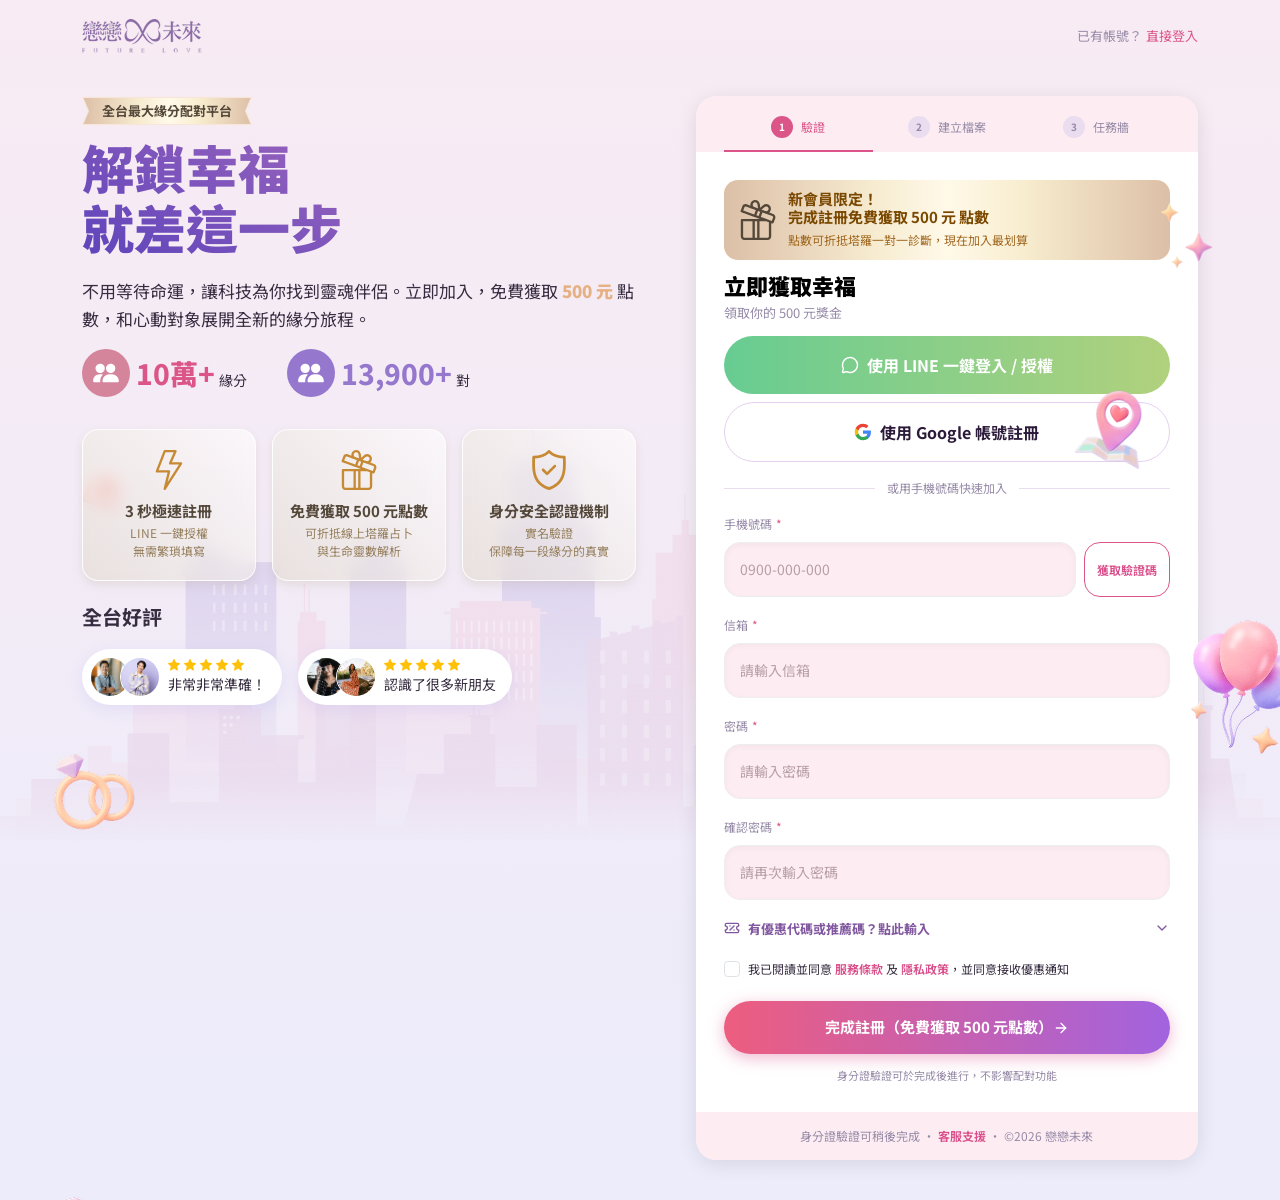
==== index.html @ d9c43f28 "step1" ====
<!doctype html>
<html lang="zh-TW">
  <head>
    <meta charset="UTF-8" />
    <meta name="viewport" content="width=device-width, initial-scale=1.0" />
    <title>立即加入 - 戀戀未來</title>
    <link
      href="https://cdn.jsdelivr.net/npm/bootstrap@5.3.3/dist/css/bootstrap.min.css"
      rel="stylesheet"
    />
    <link
      href="https://cdn.jsdelivr.net/npm/bootstrap-icons@1.11.3/font/bootstrap-icons.min.css"
      rel="stylesheet"
    />
    <link
      href="https://fonts.googleapis.com/css2?family=Noto+Sans+TC:wght@400;500;600;700;900&display=swap"
      rel="stylesheet"
    />
    <link href="css/main.css" rel="stylesheet" />
  </head>
  <body>
    <!-- ── Navbar ── -->
    <nav class="navbar">
      <div class="container">
        <a class="navbar-logo" href="#">
          <img src="./assets/logo.png" alt="" />
        </a>
        <p class="navbar-action">已有帳號？<a href="" class="">直接登入</a></p>
      </div>
    </nav>

    <!-- ── Main Layout ── -->
    <main class="register-layout">
      <div class="container">
        <!-- Left: Hero Panel -->
        <aside class="register-hero">
          <div class="hero">
            <!-- Platform badge -->
            <span class="hero-badge">全台最大緣分配對平台</span>

            <!-- Main heading -->
            <h1 class="hero-title">解鎖幸福<br />就差這一步</h1>

            <!-- Description -->
            <p class="hero-desc">
              不用等待命運，讓科技為你找到靈魂伴侶。立即加入，免費獲取<span
                class="highlight"
              >
                500 元</span
              >
              點數，和心動對象展開全新的緣分旅程。
            </p>

            <!-- Stats -->
            <div class="hero-stats">
              <div class="hero-stat hero-stat-primary">
                <div class="hero-stat-icon">
                  <img src="./assets/people.svg" alt="" />
                </div>
                <div class="d-flex align-items-end gap-1">
                  <span class="hero-stat-number">10萬+</span>
                  <span class="hero-stat-label">緣分</span>
                </div>
              </div>
              <div class="hero-stat hero-stat-secondary">
                <div class="hero-stat-icon">
                  <img src="./assets/people.svg" alt="" />
                </div>
                <div class="d-flex align-items-end gap-1">
                  <span class="hero-stat-number">13,900+</span>
                  <span class="hero-stat-label">對</span>
                </div>
              </div>
            </div>

            <!-- Benefits -->
            <div class="hero-benefits">
              <div class="row">
                <div class="col-4">
                  <div class="hero-benefit">
                    <img
                      class="hero-benefit-icon"
                      src="./assets/light.svg"
                      alt=""
                    />
                    <h2 class="hero-benefit-title">3 秒極速註冊</h2>
                    <p class="hero-benefit-desc">
                      LINE 一鍵授權<br />無需繁瑣填寫
                    </p>
                  </div>
                </div>
                <div class="col-4">
                  <div class="hero-benefit">
                    <img
                      class="hero-benefit-icon"
                      src="./assets/gift.svg"
                      alt=""
                    />
                    <h2 class="hero-benefit-title">免費獲取 500 元點數</h2>
                    <p class="hero-benefit-desc">
                      可折抵線上塔羅占卜<br />與生命靈數解析
                    </p>
                  </div>
                </div>
                <div class="col-4">
                  <div class="hero-benefit">
                    <img
                      class="hero-benefit-icon"
                      src="./assets/safe.svg"
                      alt=""
                    />
                    <h2 class="hero-benefit-title">身分安全認證機制</h2>
                    <p class="hero-benefit-desc">
                      實名驗證<br />保障每一段緣分的真實
                    </p>
                  </div>
                </div>
              </div>
            </div>

            <!-- Rating -->
            <div class="hero-rating">
              <h3>全台好評</h3>
              <div class="hero-rating-wrapper">
                <div class="hero-rating-item">
                  <div class="hero-rating-avatars">
                    <div class="hero-rating-avatar">
                      <img src="./assets/avatar-1.jpg" alt="" />
                    </div>
                    <div class="hero-rating-avatar">
                      <img src="./assets/avatar-2.jpg" alt="" />
                    </div>
                  </div>
                  <div class="hero-rating-inner">
                    <div class="hero-rating-stars">
                      <img src="./assets/star.svg" alt="" />
                      <img src="./assets/star.svg" alt="" />
                      <img src="./assets/star.svg" alt="" />
                      <img src="./assets/star.svg" alt="" />
                      <img src="./assets/star.svg" alt="" />
                    </div>
                    <p>非常非常準確！</p>
                  </div>
                </div>
                <div class="hero-rating-item">
                  <div class="hero-rating-avatars">
                    <div class="hero-rating-avatar">
                      <img src="./assets/avatar-3.jpg" alt="" />
                    </div>
                    <div class="hero-rating-avatar">
                      <img src="./assets/avatar-4.jpg" alt="" />
                    </div>
                  </div>
                  <div class="hero-rating-inner">
                    <div class="hero-rating-stars">
                      <img src="./assets/star.svg" alt="" />
                      <img src="./assets/star.svg" alt="" />
                      <img src="./assets/star.svg" alt="" />
                      <img src="./assets/star.svg" alt="" />
                      <img src="./assets/star.svg" alt="" />
                    </div>
                    <p>認識了很多新朋友</p>
                  </div>
                </div>
              </div>
            </div>
          </div>
        </aside>

        <!-- Right: Registration Card -->
        <section class="register-panel">
          <div class="register-card">
            <div class="register-step">
              <div class="row">
                <div class="col-4">
                  <a href="" class="register-step-item active">
                    <span>1</span>
                    <p>驗證</p>
                  </a>
                </div>
                <div class="col-4">
                  <a href="" class="register-step-item">
                    <span>2</span>
                    <p>建立檔案</p>
                  </a>
                </div>
                <div class="col-4">
                  <a href="" class="register-step-item">
                    <span>3</span>
                    <p>任務牆</p>
                  </a>
                </div>
              </div>
            </div>

            <div class="register-card-body">
              <div class="register-card-new">
                <img src="./assets/gift-2.svg" alt="" />
                <div class="register-card-new-wrapper">
                  <h3>新會員限定！<br />完成註冊免費獲取 500 元 點數</h3>
                  <p>點數可折抵塔羅一對一診斷，現在加入最划算</p>
                </div>
              </div>

              <!-- Card header -->
              <div class="register-card-header">
                <h2 class="register-card-title">立即獲取幸福</h2>
                <p class="register-card-subtitle">領取你的 500 元獎金</p>
              </div>

              <!-- LINE login -->
              <button class="btn-social btn-social--line mb-2">
                <img src="./assets/chat.svg" alt="" />
                使用 LINE 一鍵登入 / 授權
              </button>
              <!-- Google login -->
              <button class="btn-social btn-social--google">
                <svg
                  width="18"
                  height="18"
                  viewBox="0 0 24 24"
                  aria-hidden="true"
                >
                  <path
                    fill="#4285F4"
                    d="M22.56 12.25c0-.78-.07-1.53-.2-2.25H12v4.26h5.92c-.26 1.37-1.04 2.53-2.21 3.31v2.77h3.57c2.08-1.92 3.28-4.74 3.28-8.09z"
                  />
                  <path
                    fill="#34A853"
                    d="M12 23c2.97 0 5.46-.98 7.28-2.66l-3.57-2.77c-.98.66-2.23 1.06-3.71 1.06-2.86 0-5.29-1.93-6.16-4.53H2.18v2.84C3.99 20.53 7.7 23 12 23z"
                  />
                  <path
                    fill="#FBBC05"
                    d="M5.84 14.09c-.22-.66-.35-1.36-.35-2.09s.13-1.43.35-2.09V7.07H2.18C1.43 8.55 1 10.22 1 12s.43 3.45 1.18 4.93l3.66-2.84z"
                  />
                  <path
                    fill="#EA4335"
                    d="M12 5.38c1.62 0 3.06.56 4.21 1.64l3.15-3.15C17.45 2.09 14.97 1 12 1 7.7 1 3.99 3.47 2.18 7.07l3.66 2.84c.87-2.6 3.3-4.53 6.16-4.53z"
                  />
                </svg>
                使用 Google 帳號註冊
              </button>
              <!-- Divider -->
              <div class="register-divider">或用手機號碼快速加入</div>

              <!-- Registration Form -->
              <form class="register-form" novalidate>
                <!-- Phone number -->
                <div class="form-group">
                  <label class="form-label" for="phone"
                    >手機號碼<span>*</span></label
                  >
                  <div class="form-group--inline">
                    <input
                      type="tel"
                      class="form-input"
                      id="phone"
                      placeholder="0900-000-000"
                      required
                    />
                    <button type="button" class="btn-verify">獲取驗證碼</button>
                  </div>
                </div>

                <!-- 驗證碼 -->
                <div class="form-group">
                  <label class="form-label" for="verify"
                    >驗證碼<span>*</span></label
                  >
                  <input type="text" class="form-input" id="verify" required placeholder="請輸入驗證碼" />
                  <p class="form-remark text-start">驗證碼有效時間 10 分鐘 </p>
                </div>

                <!-- Email -->
                <div class="form-group">
                  <label class="form-label" for="email"
                    >信箱<span>*</span></label
                  >
                  <input type="emial" class="form-input" id="email" required placeholder="請輸入信箱" />
                </div>

                <!-- Password -->
                <div class="form-group">
                  <label class="form-label" for="password"
                    >密碼<span>*</span></label
                  >
                  <input
                    type="password"
                    class="form-input"
                    id="password"
                    placeholder="請輸入密碼"
                    required
                  />
                </div>

                <!-- Confirm password -->
                <div class="form-group">
                  <label class="form-label" for="passwordConfirm"
                    >確認密碼<span>*</span></label
                  >
                  <input
                    type="password"
                    class="form-input"
                    id="passwordConfirm"
                    placeholder="請再次輸入密碼"
                    required
                  />
                </div>

                <div class="form-coupon">
                  <a class="form-coupon-head">
                    <img
                      class="form-coupon-icon"
                      src="./assets/discount.svg"
                      alt=""
                    />
                    <p>有優惠代碼或推薦碼？點此輸入</p>
                    <img
                      class="form-coupon-arrow"
                      src="./assets/arrow.svg"
                      alt=""
                    />
                  </a>
                  <div class="form-group">
                    <label class="form-label" for="discount"
                      >請輸入推薦碼或活動碼</label
                    >
                    <input
                      type="password"
                      class="form-input"
                      id="discount"
                      placeholder="例如：REFABBY"
                    />
                    <span
                      >輸入朋友分享的推薦碼，雙方各得額外<span
                        class="highlight"
                      >
                        +50 元</span
                      ></span
                    >
                  </div>
                </div>

                <!-- Terms checkbox -->
                <div class="form-check">
                  <input
                    class="form-check-input"
                    type="checkbox"
                    id="termsCheck"
                  />
                  <label class="form-check-label" for="termsCheck">
                    我已閱讀並同意 <a href="#">服務條款</a> 及
                    <a href="#">隱私政策</a>，並同意接收優惠通知
                  </label>
                </div>

                <!-- Submit button -->
                <button type="submit" class="btn-cta btn-cta--primary">
                  完成註冊（免費獲取 500 元點數）
                  <img src="./assets/arrow-right.svg" alt="">
                </button>
                <p class="form-remark">身分證驗證可於完成後進行，不影響配對功能</p>
              </form>
            </div>

            <!-- Card footer -->
            <div class="register-card-footer">
              <span>身分證驗證可稍後完成 ·</span>
              <a href="#">客服支援 </a>
              <span class="separator">·</span>
              <span>©2026 戀戀未來</span>
            </div>
          </div>
        </section>
      </div>
      <img class="deco deco-1" src="./assets/decoration-1.png" alt="">
      <img class="deco deco-2" src="./assets/decoration-2.png" alt="">
      <img class="deco deco-3" src="./assets/decoration-3.png" alt="">
      <img class="deco deco-4" src="./assets/decoration-4.png" alt="">
      <img class="deco deco-5" src="./assets/decoration-5.png" alt="">
      <img class="deco deco-6" src="./assets/decoration-6.png" alt="">
    </main>

    <script src="https://cdn.jsdelivr.net/npm/bootstrap@5.3.3/dist/js/bootstrap.bundle.min.js"></script>
    <script src="./js/main.js"></script>
  </body>
</html>
---- css/main.css ----
*,
*::before,
*::after {
  -webkit-box-sizing: border-box;
          box-sizing: border-box;
}

html {
  scroll-behavior: smooth;
}

body {
  font-family: "Noto Sans TC", "PingFang TC", "Microsoft JhengHei", sans-serif;
  font-size: 15px;
  color: #2C1A3A;
  background: -webkit-gradient(linear, left top, left bottom, from(#F8EBF3), to(#ECECFB));
  background: linear-gradient(to bottom, #F8EBF3 0%, #ECECFB 100%);
  min-height: 100vh;
  line-height: 1.65;
  -webkit-font-smoothing: antialiased;
}

a {
  color: #D94D8A;
  text-decoration: none;
  -webkit-transition: all 0.3s ease;
  transition: all 0.3s ease;
}

a:hover {
  opacity: 0.7;
}

img {
  max-width: 100%;
  height: auto;
}

h1, h2, h3, h4, h5, h6 {
  font-weight: 700;
  line-height: 1.2;
  color: #2C1A3A;
}

.register-layout {
  padding: 24px 0 40px;
  background-image: url(../assets/houses.png);
  background-size: 100%;
  background-position: center;
  background-repeat: no-repeat;
  position: relative;
  overflow: hidden;
}

.register-layout .container {
  display: -webkit-box;
  display: -ms-flexbox;
  display: flex;
  max-width: 1140px;
}

@media screen and (max-width: 767px) {
  .register-layout .container {
    -webkit-box-orient: vertical;
    -webkit-box-direction: normal;
        -ms-flex-direction: column;
            flex-direction: column;
  }
}

.deco {
  position: absolute;
  -webkit-filter: drop-shadow(0 4px 15px rgba(0, 0, 0, 0.1)) .deco-1;
          filter: drop-shadow(0 4px 15px rgba(0, 0, 0, 0.1)) .deco-1;
  filter-width: 8.54%;
  filter-top: 8.13vw;
  filter-left: 2.36vw;
}

.deco-2 {
  width: 6.43%;
  top: 29.44vw;
  left: 5vw;
}

.deco-3 {
  width: 8.54%;
  top: 51.81vw;
  left: 3.06vw;
}

.deco-4 {
  width: 5.69%;
  top: 9.17vw;
  right: 4.58vw;
}

.deco-5 {
  width: 7.36%;
  top: 23.61vw;
  right: 9.51vw;
}

.deco-6 {
  width: 9.38%;
  top: 41.88vw;
  right: -1.18vw;
}

@media screen and (max-width: 767px) {
  .deco {
    display: none;
  }
  .deco-1 {
    width: 24%;
  }
  .deco-2 {
    width: 18%;
  }
  .deco-3 {
    width: 24%;
  }
  .deco-4 {
    width: 15%;
  }
  .deco-5 {
    width: 21%;
  }
  .deco-6 {
    width: 27%;
  }
}

.register-hero {
  width: 55%;
  padding-right: 60px;
}

@media screen and (max-width: 767px) {
  .register-hero {
    width: 100%;
    padding: 0;
    margin-bottom: 40px;
  }
}

.register-panel {
  width: 45%;
}

@media screen and (max-width: 767px) {
  .register-panel {
    width: 100%;
  }
}

.navbar {
  -webkit-transition: all 0.3s ease;
  transition: all 0.3s ease;
  height: 72px;
  position: -webkit-sticky;
  position: sticky;
  top: 0;
  z-index: 10;
}

.navbar .container {
  display: -webkit-box;
  display: -ms-flexbox;
  display: flex;
  -webkit-box-align: center;
      -ms-flex-align: center;
          align-items: center;
  -webkit-box-pack: justify;
      -ms-flex-pack: justify;
          justify-content: space-between;
  height: 100%;
}

.navbar-logo {
  display: block;
  width: 120px;
}

.navbar-logo > img {
  width: 100%;
}

.navbar-action {
  display: -webkit-box;
  display: -ms-flexbox;
  display: flex;
  -webkit-box-align: center;
      -ms-flex-align: center;
          align-items: center;
  gap: 4px;
  margin: 0;
  font-size: 13px;
  color: #968AA7;
}

.navbar-action a {
  color: #DC5589;
}

.navbar.scrolldown {
  background-color: #F8EBF3;
}

.hero {
  position: relative;
  z-index: 1;
  width: 100%;
}

.hero-badge {
  padding: 4px 20px;
  font-size: 13px;
  font-weight: 700;
  color: #54483A;
  background-image: url(../assets/title-bg.png);
  background-size: contain;
  background-position: center;
  background-repeat: no-repeat;
  margin-bottom: 12px;
  display: block;
  width: -webkit-fit-content;
  width: -moz-fit-content;
  width: fit-content;
}

.hero-title {
  font-size: 52px;
  font-weight: 900;
  line-height: 1.15;
  color: #2C1A3A;
  margin-bottom: 20px;
  background: linear-gradient(30deg, #5e44bb 0%, #bf78be 100%);
  background-clip: text;
  -webkit-background-clip: text;
  color: transparent;
}

.hero-desc {
  font-size: 17px;
  margin-bottom: 16px;
  color: #362D40;
}

.hero-desc .highlight {
  color: #E6B082;
  font-weight: 900;
}

.hero-stats {
  display: -webkit-box;
  display: -ms-flexbox;
  display: flex;
  -webkit-box-align: center;
      -ms-flex-align: center;
          align-items: center;
  gap: 40px;
  margin-bottom: 32px;
}

.hero-stat {
  display: -webkit-box;
  display: -ms-flexbox;
  display: flex;
  -webkit-box-align: center;
      -ms-flex-align: center;
          align-items: center;
  gap: 6px;
}

.hero-stat-icon {
  width: 48px;
  height: 48px;
  border-radius: 50%;
  display: -webkit-box;
  display: -ms-flexbox;
  display: flex;
  -webkit-box-align: center;
      -ms-flex-align: center;
          align-items: center;
  -webkit-box-pack: center;
      -ms-flex-pack: center;
          justify-content: center;
}

.hero-stat-icon img {
  width: 28px;
}

.hero-stat-number {
  font-size: 28px;
  font-weight: 800;
  line-height: 1;
}

.hero-stat-label {
  font-size: 14px;
  color: #362D40;
  line-height: 1;
}

.hero-stat-primary .hero-stat-icon {
  background-color: #D4849B;
}

.hero-stat-primary .hero-stat-number {
  color: #DC5589;
}

.hero-stat-secondary .hero-stat-icon {
  background-color: #9577CE;
}

.hero-stat-secondary .hero-stat-number {
  color: #9577CE;
}

.hero-benefits {
  width: 100%;
  margin-bottom: 24px;
}

.hero-benefits .row {
  margin-left: -8px;
  margin-right: -8px;
}

.hero-benefits .row > div {
  padding-left: 8px;
  padding-right: 8px;
}

.hero-benefit {
  background: linear-gradient(45deg, rgba(227, 218, 207, 0.6) 0%, rgba(255, 255, 255, 0.6) 100%);
  -webkit-backdrop-filter: blur(8px);
          backdrop-filter: blur(8px);
  border: 1px solid rgba(255, 255, 255, 0.8);
  border-radius: 16px;
  padding: 20px 12px;
  text-align: center;
  -webkit-box-flex: 1;
      -ms-flex: 1;
          flex: 1;
  -webkit-transition: all 0.3s ease;
  transition: all 0.3s ease;
  -webkit-box-shadow: 0 4px 10px rgba(153, 133, 94, 0.16);
          box-shadow: 0 4px 10px rgba(153, 133, 94, 0.16);
  display: -webkit-box;
  display: -ms-flexbox;
  display: flex;
  -webkit-box-orient: vertical;
  -webkit-box-direction: normal;
      -ms-flex-direction: column;
          flex-direction: column;
  -webkit-box-align: center;
      -ms-flex-align: center;
          align-items: center;
}

.hero-benefit:hover {
  -webkit-transform: translateY(-2px);
          transform: translateY(-2px);
}

.hero-benefit-icon {
  font-size: 40px;
  margin-bottom: 12px;
  display: block;
}

.hero-benefit-title {
  font-size: 15px;
  font-weight: 700;
  color: #54483A;
  margin-bottom: 4px;
}

.hero-benefit-desc {
  font-size: 12px;
  color: #96805E;
  line-height: 1.5;
  margin: 0;
}

.hero-rating h3 {
  font-size: 20px;
  font-weight: 700;
  color: #362D40;
  margin-bottom: 20px;
}

.hero-rating-wrapper {
  display: -webkit-box;
  display: -ms-flexbox;
  display: flex;
  gap: 16px;
}

.hero-rating-item {
  border-radius: 100px;
  background-color: #fff;
  padding: 8px 16px 8px 8px;
  -webkit-box-shadow: 0 4px 15px rgba(170, 158, 242, 0.2);
          box-shadow: 0 4px 15px rgba(170, 158, 242, 0.2);
  display: -webkit-box;
  display: -ms-flexbox;
  display: flex;
  -webkit-box-align: center;
      -ms-flex-align: center;
          align-items: center;
  gap: 8px;
}

.hero-rating-avatars {
  display: -webkit-box;
  display: -ms-flexbox;
  display: flex;
}

.hero-rating-avatar {
  width: 40px;
  height: 40px;
  border-radius: 50%;
  position: relative;
  border: 1px solid #fff;
  overflow: hidden;
}

.hero-rating-avatar > img {
  position: absolute;
  width: 100%;
  height: 100%;
  -o-object-fit: cover;
     object-fit: cover;
  top: 0;
  left: 0;
}

.hero-rating-avatar:nth-child(2) {
  margin-left: -10px;
}

.hero-rating-stars {
  display: -webkit-box;
  display: -ms-flexbox;
  display: flex;
  gap: 4px;
  margin-bottom: 2px;
}

.hero-rating-stars > img {
  width: 12px;
}

.hero-rating-inner p {
  font-size: 14px;
  margin: 0;
  color: #362D40;
}

@media screen and (max-width: 767px) {
  .hero-stats {
    gap: 16px;
  }
  .hero-stats-number {
    font-size: 22px;
  }
  .hero-stat-icon {
    width: 32px;
    height: 32px;
  }
  .hero-stat-icon img {
    width: 16px;
  }
  .hero-benefits .row {
    margin-left: -4px;
    margin-right: -4px;
  }
  .hero-benefits .row > div {
    padding-left: 4px;
    padding-right: 4px;
  }
  .hero-benefit {
    padding: 12px 8px;
    height: 100%;
  }
  .hero-benefit-desc {
    font-size: 10px;
  }
  .hero-desc {
    font-size: 14px;
  }
  .hero-rating h3 {
    margin-bottom: 12px;
  }
  .hero-rating-wrapper {
    -webkit-box-orient: vertical;
    -webkit-box-direction: normal;
        -ms-flex-direction: column;
            flex-direction: column;
    gap: 12px;
  }
}

.btn-social {
  display: -webkit-inline-box;
  display: -ms-inline-flexbox;
  display: inline-flex;
  -webkit-box-align: center;
      -ms-flex-align: center;
          align-items: center;
  -webkit-box-pack: center;
      -ms-flex-pack: center;
          justify-content: center;
  gap: 8px;
  width: 100%;
  padding: 16px 20px;
  border-radius: 9999px;
  font-size: 16px;
  font-weight: 700;
  border: none;
  cursor: pointer;
  -webkit-transition: all 0.3s ease;
  transition: all 0.3s ease;
  text-decoration: none;
}

.btn-social > img {
  width: 18px;
}

.btn-social--line {
  color: #FFFFFF;
  background: -webkit-gradient(linear, left top, right top, from(#67CC92), to(#B1D17D));
  background: linear-gradient(to right, #67CC92 0%, #B1D17D 100%);
}

.btn-social--line:hover {
  background-color: #05A847;
  color: #FFFFFF;
  -webkit-transform: translateY(-1px);
          transform: translateY(-1px);
  -webkit-box-shadow: 0 4px 12px rgba(6, 199, 85, 0.35);
          box-shadow: 0 4px 12px rgba(6, 199, 85, 0.35);
}

.btn-social--line:active {
  -webkit-transform: translateY(0);
          transform: translateY(0);
}

.btn-social--google {
  background-color: #FFFFFF;
  color: #2C1A3A;
  border: 1.5px solid #E5D0F0;
}

.btn-social--google:hover {
  background-color: #EDE6F5;
  border-color: #F8D0E6;
  -webkit-transform: translateY(-1px);
          transform: translateY(-1px);
}

.btn-cta {
  display: -webkit-inline-box;
  display: -ms-inline-flexbox;
  display: inline-flex;
  -webkit-box-align: center;
      -ms-flex-align: center;
          align-items: center;
  -webkit-box-pack: center;
      -ms-flex-pack: center;
          justify-content: center;
  width: 100%;
  padding: 14px 24px;
  border-radius: 9999px;
  font-size: 15px;
  font-weight: 700;
  font-family: "Noto Sans TC", "PingFang TC", "Microsoft JhengHei", sans-serif;
  border: none;
  cursor: pointer;
  -webkit-transition: all 0.3s ease;
  transition: all 0.3s ease;
  text-decoration: none;
}

.btn-cta--primary {
  background: -webkit-gradient(linear, left top, right top, from(#ED5D7F), to(#A263DF));
  background: linear-gradient(to right, #ED5D7F 0%, #A263DF 100%);
  color: #FFFFFF;
  -webkit-box-shadow: 0 4px 16px rgba(217, 77, 138, 0.4);
          box-shadow: 0 4px 16px rgba(217, 77, 138, 0.4);
}

.btn-cta--primary > img {
  width: 16px;
}

.btn-cta--primary:hover {
  background: linear-gradient(135deg, #C23D78, #D94D8A);
  -webkit-transform: translateY(-2px);
          transform: translateY(-2px);
  -webkit-box-shadow: 0 6px 20px rgba(217, 77, 138, 0.5);
          box-shadow: 0 6px 20px rgba(217, 77, 138, 0.5);
  color: #FFFFFF;
}

.btn-cta--primary:active {
  -webkit-transform: translateY(0);
          transform: translateY(0);
  -webkit-box-shadow: 0 4px 16px rgba(217, 77, 138, 0.4);
          box-shadow: 0 4px 16px rgba(217, 77, 138, 0.4);
}

.btn-cta--primary:disabled {
  opacity: 0.6;
  cursor: not-allowed;
  -webkit-transform: none;
          transform: none;
}

.btn-cta--outline {
  background: transparent;
  color: #D94D8A;
  border: 2px solid #D94D8A;
}

.btn-cta--outline:hover {
  background: #FEF8FB;
  color: #C23D78;
}

.btn-verify {
  -ms-flex-negative: 0;
      flex-shrink: 0;
  padding: 12px;
  color: #D94D8A;
  background-color: transparent;
  border: 1.5px solid #DC5589;
  font-size: 12px;
  font-weight: 600;
  font-family: "Noto Sans TC", "PingFang TC", "Microsoft JhengHei", sans-serif;
  cursor: pointer;
  -webkit-transition: all 0.3s ease;
  transition: all 0.3s ease;
  white-space: nowrap;
  height: 55px;
  border-radius: 16px;
}

.btn-verify:hover {
  background-color: #F8D0E6;
  border-color: #F0A0C0;
}

.btn-back {
  display: -webkit-inline-box;
  display: -ms-inline-flexbox;
  display: inline-flex;
  -webkit-box-align: center;
      -ms-flex-align: center;
          align-items: center;
  gap: 6px;
  color: #9B7EB8;
  font-size: 13px;
  font-weight: 500;
  background: none;
  border: none;
  padding: 0;
  cursor: pointer;
  font-family: "Noto Sans TC", "PingFang TC", "Microsoft JhengHei", sans-serif;
  -webkit-transition: all 0.3s ease;
  transition: all 0.3s ease;
  text-decoration: none;
}

.btn-back:hover {
  color: #D94D8A;
}

.btn-tag {
  display: -webkit-inline-box;
  display: -ms-inline-flexbox;
  display: inline-flex;
  -webkit-box-align: center;
      -ms-flex-align: center;
          align-items: center;
  padding: 6px 16px;
  border-radius: 9999px;
  font-size: 13px;
  font-weight: 500;
  font-family: "Noto Sans TC", "PingFang TC", "Microsoft JhengHei", sans-serif;
  background-color: #F7F0FB;
  color: #5B3F78;
  border: 1.5px solid #E5D0F0;
  cursor: pointer;
  -webkit-transition: all 0.3s ease;
  transition: all 0.3s ease;
}

.btn-tag:hover {
  border-color: #F8D0E6;
  color: #D94D8A;
}

.btn-tag--selected {
  background-color: #FCF0F7;
  color: #D94D8A;
  border-color: #F8D0E6;
  font-weight: 600;
}

.form-group {
  margin-bottom: 18px;
}

.form-group--inline {
  display: -webkit-box;
  display: -ms-flexbox;
  display: flex;
  gap: 8px;
  -webkit-box-align: center;
      -ms-flex-align: center;
          align-items: center;
}

.form-group--hidden {
  display: none;
}

.form-group--reveal {
  -webkit-animation: slideDown 0.3s ease forwards;
          animation: slideDown 0.3s ease forwards;
}

.form-label {
  display: block;
  font-size: 12px;
  color: #968AA7;
  margin-bottom: 8px;
}

.form-label > span {
  color: #DC5589;
  margin-left: 4px;
}

.form-input {
  width: 100%;
  padding: 15px;
  background-color: #FDECF2;
  border: 1px solid #EEEEEE;
  border-radius: 16px;
  font-size: 14px;
  color: #362D40;
  outline: none;
  -webkit-transition: all 0.3s ease;
  transition: all 0.3s ease;
  -webkit-box-shadow: inset 0 2px 6px rgba(0, 0, 0, 0.04);
          box-shadow: inset 0 2px 6px rgba(0, 0, 0, 0.04);
  -moz-appearance: none;
       appearance: none;
  -webkit-appearance: none;
}

.form-input::-webkit-input-placeholder {
  color: #B79EA7;
}

.form-input:-ms-input-placeholder {
  color: #B79EA7;
}

.form-input::-ms-input-placeholder {
  color: #B79EA7;
}

.form-input::placeholder {
  color: #B79EA7;
}

.form-input:focus {
  border-color: #F0A0C0;
  background-color: #FFFFFF;
  -webkit-box-shadow: 0 0 0 3px rgba(217, 77, 138, 0.1);
          box-shadow: 0 0 0 3px rgba(217, 77, 138, 0.1);
}

.form-input--error {
  border-color: #E55555;
}

.form-input--error:focus {
  -webkit-box-shadow: 0 0 0 3px rgba(229, 85, 85, 0.15);
          box-shadow: 0 0 0 3px rgba(229, 85, 85, 0.15);
}

.form-select {
  background-image: url("data:image/svg+xml,%3Csvg xmlns='http://www.w3.org/2000/svg' width='12' height='8' viewBox='0 0 12 8'%3E%3Cpath d='M1 1l5 5 5-5' stroke='%239B7EB8' stroke-width='1.5' fill='none' stroke-linecap='round'/%3E%3C/svg%3E");
  background-repeat: no-repeat;
  background-position: right 14px center;
  padding-right: 36px;
  cursor: pointer;
}

.form-check {
  display: -webkit-box;
  display: -ms-flexbox;
  display: flex;
  -webkit-box-align: start;
      -ms-flex-align: start;
          align-items: flex-start;
  gap: 8px;
  margin-bottom: 18px;
}

.form-check-input {
  width: 16px;
  height: 16px;
  -ms-flex-negative: 0;
      flex-shrink: 0;
  margin-top: 2px;
  accent-color: #D94D8A;
  cursor: pointer;
}

.form-check-label {
  font-size: 12px;
  color: #362D40;
  line-height: 1.6;
  cursor: pointer;
}

.form-check-label a {
  color: #D94D8A;
  font-weight: 600;
}

.form-check-label a:hover {
  text-decoration: underline;
}

.form-remark {
  text-align: center;
  margin-top: 12px;
  margin-bottom: 0;
  font-size: 11px;
  color: #968AA7;
}

.form-row {
  display: -ms-grid;
  display: grid;
  -ms-grid-columns: 1fr 1fr;
      grid-template-columns: 1fr 1fr;
  gap: 10px;
}

.form-error {
  font-size: 11px;
  color: #E55555;
  margin-top: 4px;
}

.form-hint {
  font-size: 11px;
  color: #9B7EB8;
  margin-top: 4px;
}

.form-coupon-head {
  display: -webkit-box;
  display: -ms-flexbox;
  display: flex;
  -webkit-box-align: center;
      -ms-flex-align: center;
          align-items: center;
  gap: 8px;
  width: 100%;
  background-color: transparent;
  padding: 0;
  border: 0;
  cursor: pointer;
}

.form-coupon-head p {
  font-size: 13px;
  font-weight: 700;
  margin: 0;
  color: #81579F;
  -webkit-box-flex: 1;
      -ms-flex: 1;
          flex: 1;
  text-align: left;
}

.form-coupon-head.active .form-coupon-arrow {
  -webkit-transform: rotate(180deg);
          transform: rotate(180deg);
}

.form-coupon-icon {
  width: 16px;
}

.form-coupon-arrow {
  width: 16px;
  -webkit-transition: all 0.3s ease;
  transition: all 0.3s ease;
}

.form-coupon .form-group {
  max-height: 0;
  overflow: hidden;
  -webkit-transition: max-height 0.35s ease, padding 0.35s ease, margin-top 0.35s ease;
  transition: max-height 0.35s ease, padding 0.35s ease, margin-top 0.35s ease;
  padding: 0;
  border-radius: 20px;
  border: 1.5px solid transparent;
  margin-top: 0;
}

.form-coupon .form-group.is-open {
  max-height: 300px;
  padding: 20px;
  border-color: #EEEEEE;
  margin-top: 12px;
}

.form-coupon .form-group > span {
  font-size: 12px;
  margin-top: 8px;
  display: block;
  color: #968AA7;
}

.form-coupon .form-group > span .highlight {
  color: #DC5589;
  font-weight: 700;
}

textarea.form-input {
  resize: vertical;
  min-height: 80px;
  line-height: 1.6;
}

@-webkit-keyframes slideDown {
  from {
    opacity: 0;
    -webkit-transform: translateY(-8px);
            transform: translateY(-8px);
  }
  to {
    opacity: 1;
    -webkit-transform: translateY(0);
            transform: translateY(0);
  }
}

@keyframes slideDown {
  from {
    opacity: 0;
    -webkit-transform: translateY(-8px);
            transform: translateY(-8px);
  }
  to {
    opacity: 1;
    -webkit-transform: translateY(0);
            transform: translateY(0);
  }
}

.step-indicator {
  display: -webkit-box;
  display: -ms-flexbox;
  display: flex;
  -webkit-box-align: center;
      -ms-flex-align: center;
          align-items: center;
  -webkit-box-pack: center;
      -ms-flex-pack: center;
          justify-content: center;
  margin-bottom: 28px;
  gap: 0;
}

.step-indicator-item {
  display: -webkit-box;
  display: -ms-flexbox;
  display: flex;
  -webkit-box-orient: vertical;
  -webkit-box-direction: normal;
      -ms-flex-direction: column;
          flex-direction: column;
  -webkit-box-align: center;
      -ms-flex-align: center;
          align-items: center;
  position: relative;
  -webkit-box-flex: 1;
      -ms-flex: 1;
          flex: 1;
}

.step-indicator-item:not(:last-child)::after {
  content: '';
  position: absolute;
  top: 16px;
  left: 50%;
  width: 100%;
  height: 2px;
  background-color: #E5D0F0;
  z-index: 0;
  -webkit-transform: translateX(0);
          transform: translateX(0);
}

.step-indicator-item--done .step-indicator-circle {
  background: #D94D8A;
  border-color: #D94D8A;
  color: #FFFFFF;
}

.step-indicator-item--done .step-indicator-label {
  color: #D94D8A;
}

.step-indicator-item--done::after {
  background: #D94D8A;
}

.step-indicator-item--active .step-indicator-circle {
  background: #FFFFFF;
  border-color: #D94D8A;
  color: #D94D8A;
  -webkit-box-shadow: 0 0 0 4px rgba(217, 77, 138, 0.15);
          box-shadow: 0 0 0 4px rgba(217, 77, 138, 0.15);
}

.step-indicator-item--active .step-indicator-label {
  color: #D94D8A;
  font-weight: 700;
}

.step-indicator-circle {
  width: 32px;
  height: 32px;
  border-radius: 50%;
  border: 2px solid #E5D0F0;
  background: #FFFFFF;
  color: #9B7EB8;
  font-size: 13px;
  font-weight: 700;
  display: -webkit-box;
  display: -ms-flexbox;
  display: flex;
  -webkit-box-align: center;
      -ms-flex-align: center;
          align-items: center;
  -webkit-box-pack: center;
      -ms-flex-pack: center;
          justify-content: center;
  position: relative;
  z-index: 1;
  -webkit-transition: all 0.3s ease;
  transition: all 0.3s ease;
  margin-bottom: 6px;
}

.step-indicator-label {
  font-size: 11px;
  font-weight: 500;
  color: #9B7EB8;
  white-space: nowrap;
  -webkit-transition: all 0.3s ease;
  transition: all 0.3s ease;
}

.register-step {
  padding: 8px 28px 0;
  border-radius: 20px 20px 0 0;
  background-color: #FDECF2;
}

.register-step .row {
  margin: 0;
}

.register-step .row > div {
  padding: 0;
}

.register-step-item {
  display: -webkit-box;
  display: -ms-flexbox;
  display: flex;
  -webkit-box-align: center;
      -ms-flex-align: center;
          align-items: center;
  -webkit-box-pack: center;
      -ms-flex-pack: center;
          justify-content: center;
  gap: 8px;
  border-bottom: 2px solid transparent;
  padding: 12px 0;
}

.register-step-item span {
  display: block;
  width: 22px;
  height: 22px;
  border-radius: 50%;
  display: -webkit-box;
  display: -ms-flexbox;
  display: flex;
  -webkit-box-align: center;
      -ms-flex-align: center;
          align-items: center;
  -webkit-box-pack: center;
      -ms-flex-pack: center;
          justify-content: center;
  background-color: #EADDEF;
  font-size: 10px;
  font-weight: 700;
  color: #968AA7;
}

.register-step-item p {
  margin: 0;
  font-size: 12px;
  color: #968AA7;
}

.register-step-item.active {
  border-color: #DC5589;
}

.register-step-item.active span {
  background-color: #DC5589;
  color: #fff;
}

.register-step-item.active p {
  color: #DC5589;
}

.register-card {
  border-radius: 22px;
  -webkit-box-shadow: 0 4px 20px rgba(0, 0, 0, 0.1);
          box-shadow: 0 4px 20px rgba(0, 0, 0, 0.1);
  width: 100%;
  background-color: #fff;
}

.register-card-body {
  padding: 28px;
}

.register-card-new {
  display: -webkit-box;
  display: -ms-flexbox;
  display: flex;
  -webkit-box-align: center;
      -ms-flex-align: center;
          align-items: center;
  padding: 10px 14px;
  border-radius: 14px;
  gap: 10px;
  background: -webkit-gradient(linear, left top, right top, from(#DCBFA7), color-stop(33%, #F6EBCF), color-stop(50%, #FFF9E9), color-stop(67%, #F8EDCF), to(#DCBFA7));
  background: linear-gradient(to right, #DCBFA7 0%, #F6EBCF 33%, #FFF9E9 50%, #F8EDCF 67%, #DCBFA7 100%);
  margin-bottom: 12px;
}

.register-card-new > img {
  width: 40px;
}

.register-card-new-wrapper {
  width: calc(100% - 40px - 10px);
}

.register-card-new-wrapper h3 {
  color: #7A4800;
  margin-bottom: 4px;
  font-weight: 700;
  font-size: 15px;
}

.register-card-new-wrapper p {
  margin: 0;
  font-size: 12px;
  color: #A06820;
}

.register-card-title {
  font-size: 22px;
  font-weight: 900;
  color: #000;
  margin-bottom: 4px;
}

.register-card-subtitle {
  font-size: 13px;
  color: #968AA7;
  margin-bottom: 12px;
}

.register-card-footer {
  text-align: center;
  font-size: 12px;
  color: #9B7EB8;
  padding: 14px 24px;
  background-color: #FDECF2;
  border-radius: 0 0 20px 20px;
  color: #968AA7;
}

.register-card-footer a {
  color: #D94D8A;
  font-weight: 600;
}

.register-card-footer a:hover {
  text-decoration: underline;
}

.register-divider {
  margin-top: 16px;
  display: -webkit-box;
  display: -ms-flexbox;
  display: flex;
  -webkit-box-align: center;
      -ms-flex-align: center;
          align-items: center;
  gap: 12px;
  margin: 16px 0;
  color: #968AA7;
  font-size: 12px;
}

.register-divider::before, .register-divider::after {
  content: '';
  -webkit-box-flex: 1;
      -ms-flex: 1;
          flex: 1;
  height: 1px;
  background-color: #EADDEF;
}

.register-form {
  margin-top: 16px;
}

.preference-card {
  background: #FFFFFF;
  border-radius: 22px;
  padding: 32px 36px;
  -webkit-box-shadow: 0 8px 40px rgba(90, 50, 130, 0.12);
          box-shadow: 0 8px 40px rgba(90, 50, 130, 0.12);
  width: 100%;
  max-width: 460px;
}

.preference-card-header {
  margin-bottom: 20px;
}

.preference-card-title {
  font-size: 22px;
  font-weight: 800;
  color: #2C1A3A;
  margin-bottom: 6px;
}

.preference-card-desc {
  font-size: 13px;
  color: #9B7EB8;
}

.preference-tabs {
  display: -webkit-box;
  display: -ms-flexbox;
  display: flex;
  gap: 6px;
  margin-bottom: 22px;
  background: #FBF7FD;
  border-radius: 9999px;
  padding: 4px;
}

.preference-tabs-item {
  -webkit-box-flex: 1;
      -ms-flex: 1;
          flex: 1;
  text-align: center;
  padding: 8px 16px;
  border-radius: 9999px;
  font-size: 13px;
  font-weight: 600;
  color: #9B7EB8;
  cursor: pointer;
  border: none;
  background: transparent;
  font-family: "Noto Sans TC", "PingFang TC", "Microsoft JhengHei", sans-serif;
  -webkit-transition: all 0.3s ease;
  transition: all 0.3s ease;
}

.preference-tabs-item--active {
  background: #FFFFFF;
  color: #D94D8A;
  -webkit-box-shadow: 0 2px 8px rgba(0, 0, 0, 0.08);
          box-shadow: 0 2px 8px rgba(0, 0, 0, 0.08);
}

.preference-tabs-item:hover:not(.preference-tabs-item--active) {
  color: #5B3F78;
}

.preference-options {
  display: -ms-grid;
  display: grid;
  -ms-grid-columns: (1fr)[3];
      grid-template-columns: repeat(3, 1fr);
  gap: 10px;
  margin-bottom: 20px;
}

.preference-options-item {
  display: -webkit-box;
  display: -ms-flexbox;
  display: flex;
  -webkit-box-orient: vertical;
  -webkit-box-direction: normal;
      -ms-flex-direction: column;
          flex-direction: column;
  -webkit-box-align: center;
      -ms-flex-align: center;
          align-items: center;
  -webkit-box-pack: center;
      -ms-flex-pack: center;
          justify-content: center;
  gap: 8px;
  padding: 16px 10px;
  background: #FBF7FD;
  border: 2px solid #E5D0F0;
  border-radius: 16px;
  cursor: pointer;
  -webkit-transition: all 0.3s ease;
  transition: all 0.3s ease;
  font-family: "Noto Sans TC", "PingFang TC", "Microsoft JhengHei", sans-serif;
  min-height: 90px;
}

.preference-options-item:hover {
  border-color: #F0A0C0;
  background: #FEF8FB;
}

.preference-options-item--selected {
  border-color: #D94D8A;
  background: #FCF0F7;
}

.preference-options-item-icon {
  font-size: 28px;
  line-height: 1;
}

.preference-options-item-label {
  font-size: 13px;
  font-weight: 600;
  color: #5B3F78;
}

.pairing {
  background: #FFFFFF;
  border-radius: 22px;
  padding: 40px 36px;
  -webkit-box-shadow: 0 8px 40px rgba(90, 50, 130, 0.12);
          box-shadow: 0 8px 40px rgba(90, 50, 130, 0.12);
  width: 100%;
  max-width: 460px;
  text-align: center;
}

.pairing-avatar {
  width: 120px;
  height: 120px;
  border-radius: 50%;
  background: linear-gradient(135deg, #F8D0E6, #C8AADC);
  margin: 0 auto 20px;
  display: -webkit-box;
  display: -ms-flexbox;
  display: flex;
  -webkit-box-align: center;
      -ms-flex-align: center;
          align-items: center;
  -webkit-box-pack: center;
      -ms-flex-pack: center;
          justify-content: center;
  font-size: 52px;
  overflow: hidden;
  border: 4px solid #FFFFFF;
  -webkit-box-shadow: 0 4px 20px rgba(0, 0, 0, 0.1);
          box-shadow: 0 4px 20px rgba(0, 0, 0, 0.1);
  position: relative;
}

.pairing-avatar--searching {
  -webkit-animation: pulsePink 2s ease-in-out infinite;
          animation: pulsePink 2s ease-in-out infinite;
}

.pairing-avatar-group {
  display: -webkit-box;
  display: -ms-flexbox;
  display: flex;
  -webkit-box-align: center;
      -ms-flex-align: center;
          align-items: center;
  -webkit-box-pack: center;
      -ms-flex-pack: center;
          justify-content: center;
  gap: -20px;
  margin: 0 auto 20px;
  position: relative;
}

.pairing-avatar-group .pairing-avatar {
  width: 90px;
  height: 90px;
  font-size: 38px;
}

.pairing-avatar-group .pairing-avatar:last-child {
  margin-left: -20px;
}

.pairing-avatar-group .pairing-heart {
  position: absolute;
  bottom: -4px;
  left: 50%;
  -webkit-transform: translateX(-50%);
          transform: translateX(-50%);
  font-size: 20px;
  color: #D94D8A;
  background: #FFFFFF;
  border-radius: 50%;
  width: 28px;
  height: 28px;
  display: -webkit-box;
  display: -ms-flexbox;
  display: flex;
  -webkit-box-align: center;
      -ms-flex-align: center;
          align-items: center;
  -webkit-box-pack: center;
      -ms-flex-pack: center;
          justify-content: center;
  -webkit-box-shadow: 0 2px 8px rgba(0, 0, 0, 0.1);
          box-shadow: 0 2px 8px rgba(0, 0, 0, 0.1);
}

.pairing-title {
  font-size: 20px;
  font-weight: 800;
  color: #2C1A3A;
  margin-bottom: 8px;
}

.pairing-desc {
  font-size: 13px;
  color: #9B7EB8;
  margin-bottom: 24px;
}

.pairing-tag {
  display: -webkit-inline-box;
  display: -ms-inline-flexbox;
  display: inline-flex;
  -webkit-box-align: center;
      -ms-flex-align: center;
          align-items: center;
  gap: 6px;
  background: #FCF0F7;
  color: #D94D8A;
  border-radius: 9999px;
  padding: 5px 14px;
  font-size: 13px;
  font-weight: 600;
  margin-bottom: 24px;
}

.pairing-dots {
  display: -webkit-box;
  display: -ms-flexbox;
  display: flex;
  -webkit-box-pack: center;
      -ms-flex-pack: center;
          justify-content: center;
  gap: 8px;
  margin-bottom: 24px;
}

.pairing-dots span {
  width: 8px;
  height: 8px;
  border-radius: 50%;
  background: #F0A0C0;
  -webkit-animation: dotBounce 1.4s ease-in-out infinite;
          animation: dotBounce 1.4s ease-in-out infinite;
}

.pairing-dots span:nth-child(2) {
  -webkit-animation-delay: 0.2s;
          animation-delay: 0.2s;
}

.pairing-dots span:nth-child(3) {
  -webkit-animation-delay: 0.4s;
          animation-delay: 0.4s;
}

@-webkit-keyframes pulsePink {
  0%, 100% {
    -webkit-box-shadow: 0 4px 20px rgba(0, 0, 0, 0.1), 0 0 0 0 rgba(217, 77, 138, 0.3);
            box-shadow: 0 4px 20px rgba(0, 0, 0, 0.1), 0 0 0 0 rgba(217, 77, 138, 0.3);
  }
  50% {
    -webkit-box-shadow: 0 4px 20px rgba(0, 0, 0, 0.1), 0 0 0 16px rgba(217, 77, 138, 0);
            box-shadow: 0 4px 20px rgba(0, 0, 0, 0.1), 0 0 0 16px rgba(217, 77, 138, 0);
  }
}

@keyframes pulsePink {
  0%, 100% {
    -webkit-box-shadow: 0 4px 20px rgba(0, 0, 0, 0.1), 0 0 0 0 rgba(217, 77, 138, 0.3);
            box-shadow: 0 4px 20px rgba(0, 0, 0, 0.1), 0 0 0 0 rgba(217, 77, 138, 0.3);
  }
  50% {
    -webkit-box-shadow: 0 4px 20px rgba(0, 0, 0, 0.1), 0 0 0 16px rgba(217, 77, 138, 0);
            box-shadow: 0 4px 20px rgba(0, 0, 0, 0.1), 0 0 0 16px rgba(217, 77, 138, 0);
  }
}

@-webkit-keyframes dotBounce {
  0%, 80%, 100% {
    -webkit-transform: scale(0.7);
            transform: scale(0.7);
    opacity: 0.5;
  }
  40% {
    -webkit-transform: scale(1.1);
            transform: scale(1.1);
    opacity: 1;
  }
}

@keyframes dotBounce {
  0%, 80%, 100% {
    -webkit-transform: scale(0.7);
            transform: scale(0.7);
    opacity: 0.5;
  }
  40% {
    -webkit-transform: scale(1.1);
            transform: scale(1.1);
    opacity: 1;
  }
}

.task-card {
  background: #FFFFFF;
  border-radius: 22px;
  padding: 32px 36px;
  -webkit-box-shadow: 0 8px 40px rgba(90, 50, 130, 0.12);
          box-shadow: 0 8px 40px rgba(90, 50, 130, 0.12);
  width: 100%;
  max-width: 560px;
}

.task-section {
  margin-bottom: 24px;
}

.task-section-header {
  display: -webkit-box;
  display: -ms-flexbox;
  display: flex;
  -webkit-box-align: center;
      -ms-flex-align: center;
          align-items: center;
  -webkit-box-pack: justify;
      -ms-flex-pack: justify;
          justify-content: space-between;
  margin-bottom: 14px;
}

.task-section-title {
  font-size: 15px;
  font-weight: 700;
  color: #2C1A3A;
  margin: 0;
}

.task-section-badge {
  display: -webkit-inline-box;
  display: -ms-inline-flexbox;
  display: inline-flex;
  -webkit-box-align: center;
      -ms-flex-align: center;
          align-items: center;
  padding: 2px 10px;
  border-radius: 9999px;
  font-size: 11px;
  font-weight: 600;
}

.task-section-badge--required {
  background: rgba(61, 194, 142, 0.12);
  color: #3DC28E;
}

.task-section-badge--optional {
  background: rgba(155, 126, 184, 0.12);
  color: #9B7EB8;
}

.task-section-body {
  display: -webkit-box;
  display: -ms-flexbox;
  display: flex;
  -webkit-box-orient: vertical;
  -webkit-box-direction: normal;
      -ms-flex-direction: column;
          flex-direction: column;
  gap: 10px;
}

.task-section-divider {
  height: 1px;
  background: #E5D0F0;
  margin: 4px 0 24px;
  opacity: 0.5;
}

.interest-tags {
  display: -webkit-box;
  display: -ms-flexbox;
  display: flex;
  -ms-flex-wrap: wrap;
      flex-wrap: wrap;
  gap: 8px;
}

.task-progress {
  display: -webkit-box;
  display: -ms-flexbox;
  display: flex;
  -webkit-box-align: center;
      -ms-flex-align: center;
          align-items: center;
  -webkit-box-pack: justify;
      -ms-flex-pack: justify;
          justify-content: space-between;
  background: #FEF8FB;
  border-radius: 16px;
  padding: 12px 16px;
  margin-top: 24px;
  margin-bottom: 16px;
}

.task-progress-label {
  font-size: 13px;
  color: #5B3F78;
}

.task-progress-label strong {
  color: #D94D8A;
}

.task-progress-bar {
  -webkit-box-flex: 1;
      -ms-flex: 1;
          flex: 1;
  height: 6px;
  background: #F8D0E6;
  border-radius: 9999px;
  margin: 0 12px;
  overflow: hidden;
}

.task-progress-bar-fill {
  height: 100%;
  background: -webkit-gradient(linear, left top, right top, from(#D94D8A), to(#E8709E));
  background: linear-gradient(90deg, #D94D8A, #E8709E);
  border-radius: 9999px;
  -webkit-transition: width 0.4s ease;
  transition: width 0.4s ease;
}

.task-progress-pct {
  font-size: 13px;
  font-weight: 700;
  color: #D94D8A;
}

.success-card {
  background: #FFFFFF;
  border-radius: 22px;
  padding: 40px 40px 36px;
  -webkit-box-shadow: 0 8px 40px rgba(90, 50, 130, 0.12);
          box-shadow: 0 8px 40px rgba(90, 50, 130, 0.12);
  width: 100%;
  max-width: 460px;
  text-align: center;
}

.success-card-header {
  margin-bottom: 24px;
}

.success-card-header .success-icon {
  font-size: 48px;
  display: block;
  margin-bottom: 12px;
}

.success-card-title {
  font-size: 24px;
  font-weight: 900;
  color: #2C1A3A;
  margin-bottom: 8px;
}

.success-card-subtitle {
  font-size: 13px;
  color: #9B7EB8;
  line-height: 1.7;
}

.voucher {
  background: linear-gradient(135deg, #D94D8A, #E8709E);
  border-radius: 22px;
  padding: 28px 24px;
  margin: 0 auto 24px;
  position: relative;
  overflow: hidden;
  color: #FFFFFF;
}

.voucher::before, .voucher::after {
  content: '';
  position: absolute;
  width: 24px;
  height: 24px;
  background: #EDE6F5;
  border-radius: 50%;
  top: 50%;
  -webkit-transform: translateY(-50%);
          transform: translateY(-50%);
}

.voucher::before {
  left: -12px;
}

.voucher::after {
  right: -12px;
}

.voucher .voucher-line {
  border-top: 2px dashed rgba(255, 255, 255, 0.4);
  margin: 14px 0;
}

.voucher-amount {
  font-size: 56px;
  font-weight: 900;
  line-height: 1;
  margin-bottom: 4px;
}

.voucher-amount span {
  font-size: 24px;
  font-weight: 700;
  vertical-align: middle;
  margin-right: 2px;
}

.voucher-label {
  font-size: 14px;
  opacity: 0.9;
  font-weight: 500;
}

.voucher-expiry {
  font-size: 11px;
  opacity: 0.75;
  margin-top: 12px;
}

.success-actions {
  display: -webkit-box;
  display: -ms-flexbox;
  display: flex;
  -webkit-box-orient: vertical;
  -webkit-box-direction: normal;
      -ms-flex-direction: column;
          flex-direction: column;
  gap: 10px;
}

.success-actions-line {
  display: -webkit-inline-box;
  display: -ms-inline-flexbox;
  display: inline-flex;
  -webkit-box-align: center;
      -ms-flex-align: center;
          align-items: center;
  -webkit-box-pack: center;
      -ms-flex-pack: center;
          justify-content: center;
  gap: 8px;
  padding: 12px 24px;
  border-radius: 9999px;
  font-size: 14px;
  font-weight: 600;
  font-family: "Noto Sans TC", "PingFang TC", "Microsoft JhengHei", sans-serif;
  background: #06C755;
  color: #FFFFFF;
  border: none;
  cursor: pointer;
  -webkit-transition: all 0.3s ease;
  transition: all 0.3s ease;
  text-decoration: none;
  width: 100%;
}

.success-actions-line:hover {
  background: #05A847;
  color: #FFFFFF;
  -webkit-transform: translateY(-1px);
          transform: translateY(-1px);
}

.success-share {
  margin-top: 20px;
  padding-top: 16px;
  border-top: 1px solid #E5D0F0;
  font-size: 12px;
  color: #9B7EB8;
}

.success-share a {
  color: #D94D8A;
  font-weight: 600;
}
/*# sourceMappingURL=main.css.map */
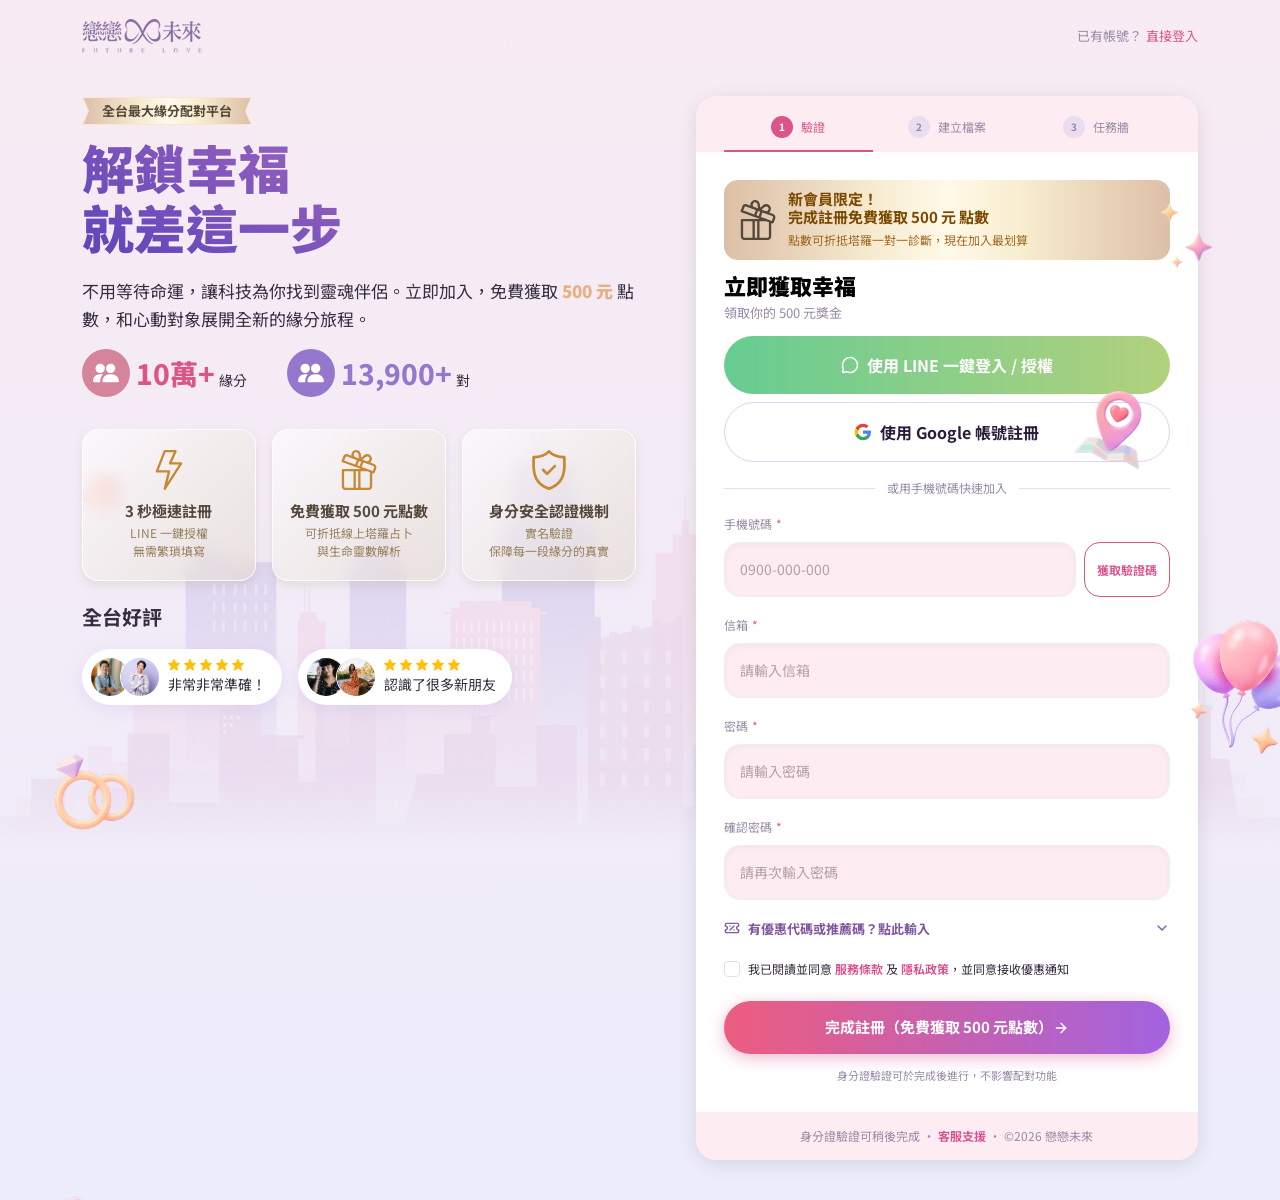
==== commit a599c240: "完成" ====
--- a/index.html
+++ b/index.html
@@ -383,5 +383,11 @@
 
     <script src="https://cdn.jsdelivr.net/npm/bootstrap@5.3.3/dist/js/bootstrap.bundle.min.js"></script>
     <script src="./js/main.js"></script>
+    <script>
+      document.querySelector(".register-form").addEventListener("submit", function (e) {
+        e.preventDefault();
+        window.location.href = "./step2.html";
+      });
+    </script>
   </body>
 </html>
--- a/css/main.css
+++ b/css/main.css
@@ -40,6 +40,115 @@
   font-weight: 700;
   line-height: 1.2;
   color: #2C1A3A;
+}
+
+.point {
+  padding: 2px 12px;
+  border-radius: 100px;
+  background: -webkit-gradient(linear, left top, right top, from(#DCBFA7), color-stop(33%, #F6EBCF), color-stop(50%, #FFF9E9), color-stop(67%, #F8EDCF), to(#DCBFA7));
+  background: linear-gradient(to right, #DCBFA7 0%, #F6EBCF 33%, #FFF9E9 50%, #F8EDCF 67%, #DCBFA7 100%);
+  color: #7A4800;
+  font-weight: 700;
+  font-size: 12px;
+}
+
+.get-point {
+  display: -webkit-box;
+  display: -ms-flexbox;
+  display: flex;
+  -webkit-box-align: center;
+      -ms-flex-align: center;
+          align-items: center;
+  -webkit-box-pack: justify;
+      -ms-flex-pack: justify;
+          justify-content: space-between;
+  padding: 8px 20px;
+  border-radius: 12px;
+  background: -webkit-gradient(linear, left top, right top, from(#DCBFA7), color-stop(33%, #F6EBCF), color-stop(50%, #FFF9E9), color-stop(67%, #F8EDCF), to(#DCBFA7));
+  background: linear-gradient(to right, #DCBFA7 0%, #F6EBCF 33%, #FFF9E9 50%, #F8EDCF 67%, #DCBFA7 100%);
+  margin-top: 20px;
+}
+
+.get-point p {
+  font-size: 13px;
+  font-weight: 700;
+  color: #412900;
+  margin: 0;
+}
+
+.get-point p .current {
+  font-size: 16px;
+  font-weight: normal;
+  color: #8A5C00;
+}
+
+.side-menu {
+  position: fixed;
+  padding: 8px;
+  background-color: #fff;
+  border-radius: 12px 0 0 12px;
+  -webkit-box-shadow: 0 4px 15px rgba(0, 0, 0, 0.1);
+          box-shadow: 0 4px 15px rgba(0, 0, 0, 0.1);
+  top: 50%;
+  right: 0;
+  -webkit-transform: translateY(-50%);
+          transform: translateY(-50%);
+}
+
+.side-menu a {
+  display: -webkit-box;
+  display: -ms-flexbox;
+  display: flex;
+  -webkit-box-orient: vertical;
+  -webkit-box-direction: normal;
+      -ms-flex-direction: column;
+          flex-direction: column;
+  width: 70px;
+  height: 70px;
+  -webkit-box-align: center;
+      -ms-flex-align: center;
+          align-items: center;
+  -webkit-box-pack: center;
+      -ms-flex-pack: center;
+          justify-content: center;
+  gap: 4px;
+  border-bottom: 1px solid #EEEEEE;
+}
+
+.side-menu a img {
+  width: 36px;
+}
+
+.side-menu a span {
+  font-size: 10px;
+  color: #968AA7;
+}
+
+.side-menu a:last-child {
+  border: 0;
+}
+
+@media screen and (max-width: 767px) {
+  .side-menu {
+    top: inherit;
+    -webkit-transform: none;
+            transform: none;
+    bottom: 0;
+    border-radius: 12px 12px 0 0;
+    display: -webkit-box;
+    display: -ms-flexbox;
+    display: flex;
+    width: 100%;
+  }
+  .side-menu a {
+    width: 20%;
+    height: 56px;
+    border-right: 1px solid #EEEEEE;
+    border-bottom: 0;
+  }
+  .side-menu a img {
+    width: 28px;
+  }
 }
 
 .register-layout {
@@ -336,7 +445,7 @@
 }
 
 .hero-benefit {
-  background: linear-gradient(45deg, rgba(227, 218, 207, 0.6) 0%, rgba(255, 255, 255, 0.6) 100%);
+  background: linear-gradient(-45deg, rgba(227, 218, 207, 0.6) 0%, rgba(255, 255, 255, 0.6) 100%);
   -webkit-backdrop-filter: blur(8px);
           backdrop-filter: blur(8px);
   border: 1px solid rgba(255, 255, 255, 0.8);
@@ -691,14 +800,13 @@
   -webkit-box-align: center;
       -ms-flex-align: center;
           align-items: center;
-  padding: 6px 16px;
+  padding: 8px 12px;
   border-radius: 9999px;
-  font-size: 13px;
+  font-size: 12px;
   font-weight: 500;
-  font-family: "Noto Sans TC", "PingFang TC", "Microsoft JhengHei", sans-serif;
-  background-color: #F7F0FB;
-  color: #5B3F78;
-  border: 1.5px solid #E5D0F0;
+  color: #362D40;
+  border: 1.5px solid #EEEEEE;
+  background-color: transparent;
   cursor: pointer;
   -webkit-transition: all 0.3s ease;
   transition: all 0.3s ease;
@@ -714,6 +822,40 @@
   color: #D94D8A;
   border-color: #F8D0E6;
   font-weight: 600;
+}
+
+.btn-back {
+  display: block;
+  width: -webkit-fit-content;
+  width: -moz-fit-content;
+  width: fit-content;
+  color: #968AA7;
+  font-size: 11px;
+  margin: 12px auto 0;
+}
+
+.interest-tags--maxed .btn-tag:not(.btn-tag--selected) {
+  opacity: 0.35;
+  cursor: not-allowed;
+  pointer-events: none;
+}
+
+.btn-outline {
+  display: -webkit-box;
+  display: -ms-flexbox;
+  display: flex;
+  padding: 13px;
+  border-radius: 100px;
+  background-color: #fff;
+  border: 1.5px solid #EEEEEE;
+  width: 100%;
+  margin-top: 24px;
+  -webkit-box-pack: center;
+      -ms-flex-pack: center;
+          justify-content: center;
+  font-size: 14px;
+  font-weight: 700;
+  color: #000;
 }
 
 .form-group {
@@ -989,6 +1131,7 @@
           justify-content: center;
   margin-bottom: 28px;
   gap: 0;
+  padding-top: 16px;
 }
 
 .step-indicator-item {
@@ -1052,9 +1195,9 @@
   width: 32px;
   height: 32px;
   border-radius: 50%;
-  border: 2px solid #E5D0F0;
+  border: 2px solid #EEEEEE;
   background: #FFFFFF;
-  color: #9B7EB8;
+  color: #968AA7;
   font-size: 13px;
   font-weight: 700;
   display: -webkit-box;
@@ -1076,7 +1219,7 @@
 .step-indicator-label {
   font-size: 11px;
   font-weight: 500;
-  color: #9B7EB8;
+  color: #968AA7;
   white-space: nowrap;
   -webkit-transition: all 0.3s ease;
   transition: all 0.3s ease;
@@ -1257,66 +1400,45 @@
   margin-top: 16px;
 }
 
-.preference-card {
-  background: #FFFFFF;
-  border-radius: 22px;
-  padding: 32px 36px;
-  -webkit-box-shadow: 0 8px 40px rgba(90, 50, 130, 0.12);
-          box-shadow: 0 8px 40px rgba(90, 50, 130, 0.12);
+.preference-tabs .row {
+  margin-left: -6px;
+  margin-right: -6px;
+}
+
+.preference-tabs .row > div {
+  padding-left: 6px;
+  padding-right: 6px;
+}
+
+.preference-tabs-item {
   width: 100%;
-  max-width: 460px;
-}
-
-.preference-card-header {
-  margin-bottom: 20px;
-}
-
-.preference-card-title {
-  font-size: 22px;
-  font-weight: 800;
-  color: #2C1A3A;
-  margin-bottom: 6px;
-}
-
-.preference-card-desc {
-  font-size: 13px;
-  color: #9B7EB8;
-}
-
-.preference-tabs {
-  display: -webkit-box;
-  display: -ms-flexbox;
-  display: flex;
-  gap: 6px;
-  margin-bottom: 22px;
-  background: #FBF7FD;
-  border-radius: 9999px;
-  padding: 4px;
-}
-
-.preference-tabs-item {
-  -webkit-box-flex: 1;
-      -ms-flex: 1;
-          flex: 1;
   text-align: center;
-  padding: 8px 16px;
-  border-radius: 9999px;
-  font-size: 13px;
-  font-weight: 600;
-  color: #9B7EB8;
+  font-size: 14px;
+  font-weight: 700;
   cursor: pointer;
-  border: none;
-  background: transparent;
-  font-family: "Noto Sans TC", "PingFang TC", "Microsoft JhengHei", sans-serif;
   -webkit-transition: all 0.3s ease;
   transition: all 0.3s ease;
+  background-color: #FDECF2;
+  border: 1px solid #EEEEEE;
+  border-radius: 12px;
+  padding: 14px;
+  border-radius: 12px;
+  color: #968AA7;
+}
+
+.preference-tabs-item svg path {
+  stroke: #968AA7;
 }
 
 .preference-tabs-item--active {
-  background: #FFFFFF;
-  color: #D94D8A;
-  -webkit-box-shadow: 0 2px 8px rgba(0, 0, 0, 0.08);
-          box-shadow: 0 2px 8px rgba(0, 0, 0, 0.08);
+  color: #DC5589;
+  -webkit-box-shadow: 0 4px 15px rgba(251, 101, 139, 0.2);
+          box-shadow: 0 4px 15px rgba(251, 101, 139, 0.2);
+  border-color: #DC5589;
+}
+
+.preference-tabs-item--active svg path {
+  stroke: #DC5589;
 }
 
 .preference-tabs-item:hover:not(.preference-tabs-item--active) {
@@ -1324,256 +1446,264 @@
 }
 
 .preference-options {
-  display: -ms-grid;
-  display: grid;
-  -ms-grid-columns: (1fr)[3];
-      grid-template-columns: repeat(3, 1fr);
-  gap: 10px;
-  margin-bottom: 20px;
+  display: none;
+}
+
+.preference-options.active {
+  display: block;
+}
+
+.preference-options .row {
+  margin-left: -6px;
+  margin-right: -6px;
+}
+
+.preference-options .row > div {
+  padding-left: 6px;
+  padding-right: 6px;
 }
 
 .preference-options-item {
-  display: -webkit-box;
-  display: -ms-flexbox;
-  display: flex;
+  width: 100%;
+  text-align: center;
+  font-size: 14px;
+  font-weight: 700;
+  cursor: pointer;
+  -webkit-transition: all 0.3s ease;
+  transition: all 0.3s ease;
+  background-color: #FDECF2;
+  border: 1px solid #EEEEEE;
+  border-radius: 12px;
+  padding: 14px;
+  border-radius: 12px;
+  color: #968AA7;
+  margin-bottom: 10px;
+  text-align: center;
   -webkit-box-orient: vertical;
   -webkit-box-direction: normal;
       -ms-flex-direction: column;
           flex-direction: column;
-  -webkit-box-align: center;
-      -ms-flex-align: center;
-          align-items: center;
+  display: -webkit-box;
+  display: -ms-flexbox;
+  display: flex;
+  -webkit-box-align: center;
+      -ms-flex-align: center;
+          align-items: center;
+}
+
+.preference-options-item:hover {
+  border-color: #F0A0C0;
+  background: #FEF8FB;
+}
+
+.preference-options-item--selected {
+  color: #DC5589;
+  -webkit-box-shadow: 0 4px 15px rgba(251, 101, 139, 0.2);
+          box-shadow: 0 4px 15px rgba(251, 101, 139, 0.2);
+  border-color: #DC5589;
+  background-color: #fff;
+}
+
+.preference-options-item-icon {
+  width: 60px;
+}
+
+.preference-options-item-label {
+  font-size: 16px;
+  font-weight: 600;
+  color: #362D40;
+}
+
+.preference-options-item-desc {
+  font-size: 11px;
+  color: #968AA7;
+}
+
+.matching {
+  text-align: center;
+  margin-top: 80px;
+}
+
+.matching-animation {
+  margin-bottom: 32px;
+  overflow: hidden;
+}
+
+.matching-animation-wrapper {
+  display: -webkit-box;
+  display: -ms-flexbox;
+  display: flex;
+  gap: 24px;
+  -webkit-box-align: end;
+      -ms-flex-align: end;
+          align-items: flex-end;
   -webkit-box-pack: center;
       -ms-flex-pack: center;
           justify-content: center;
-  gap: 8px;
-  padding: 16px 10px;
-  background: #FBF7FD;
-  border: 2px solid #E5D0F0;
-  border-radius: 16px;
-  cursor: pointer;
   -webkit-transition: all 0.3s ease;
   transition: all 0.3s ease;
-  font-family: "Noto Sans TC", "PingFang TC", "Microsoft JhengHei", sans-serif;
-  min-height: 90px;
-}
-
-.preference-options-item:hover {
-  border-color: #F0A0C0;
-  background: #FEF8FB;
-}
-
-.preference-options-item--selected {
-  border-color: #D94D8A;
-  background: #FCF0F7;
-}
-
-.preference-options-item-icon {
-  font-size: 28px;
-  line-height: 1;
-}
-
-.preference-options-item-label {
-  font-size: 13px;
-  font-weight: 600;
-  color: #5B3F78;
-}
-
-.pairing {
-  background: #FFFFFF;
-  border-radius: 22px;
-  padding: 40px 36px;
-  -webkit-box-shadow: 0 8px 40px rgba(90, 50, 130, 0.12);
-          box-shadow: 0 8px 40px rgba(90, 50, 130, 0.12);
-  width: 100%;
-  max-width: 460px;
-  text-align: center;
-}
-
-.pairing-avatar {
-  width: 120px;
-  height: 120px;
-  border-radius: 50%;
-  background: linear-gradient(135deg, #F8D0E6, #C8AADC);
-  margin: 0 auto 20px;
-  display: -webkit-box;
-  display: -ms-flexbox;
-  display: flex;
-  -webkit-box-align: center;
-      -ms-flex-align: center;
-          align-items: center;
+  height: 160px;
+}
+
+.matching-animation-wrapper img {
+  width: 100px;
+  opacity: 0.2;
+  -webkit-transition: all 0.3s ease;
+  transition: all 0.3s ease;
+}
+
+.matching-animation-wrapper img.active {
+  width: 160px;
+  opacity: 1;
+}
+
+.matching-success {
+  margin-top: 80px;
+  display: -webkit-box;
+  display: -ms-flexbox;
+  display: flex;
   -webkit-box-pack: center;
       -ms-flex-pack: center;
           justify-content: center;
-  font-size: 52px;
+  gap: 28px;
+  margin-bottom: 32px;
+  position: relative;
+}
+
+.matching-success-avatar-pic {
+  width: 80px;
+  height: 80px;
+  border-radius: 50%;
+  position: relative;
+  background-color: #fff;
+  margin-bottom: 5px;
+  -webkit-box-shadow: 0 4px 15px rgba(0, 0, 0, 0.1);
+          box-shadow: 0 4px 15px rgba(0, 0, 0, 0.1);
+  border: 3px solid #fff;
   overflow: hidden;
-  border: 4px solid #FFFFFF;
-  -webkit-box-shadow: 0 4px 20px rgba(0, 0, 0, 0.1);
-          box-shadow: 0 4px 20px rgba(0, 0, 0, 0.1);
+}
+
+.matching-success-avatar-pic > img {
+  position: absolute;
+  width: 100%;
+  height: 100%;
+  -o-object-fit: cover;
+     object-fit: cover;
+  top: 0;
+  left: 0;
+}
+
+.matching-success-avatar p {
+  text-align: center;
+  font-size: 14px;
+  font-weight: 700;
+  margin: 0;
+  color: #362D40;
+}
+
+.matching-success-avatar.partner .matching-success-avatar-pic {
+  border-color: #DC5589;
+}
+
+.matching-success-avatar.partner p {
+  color: #DC5589;
+}
+
+.matching-success .heart {
+  position: absolute;
+  width: 68px;
+  left: 50%;
+  top: 20px;
+  -webkit-transform: translateX(-50%);
+          transform: translateX(-50%);
+}
+
+.matching h3 {
+  color: #9577CE;
+  font-weight: 700;
+  font-size: 20px;
+  margin-bottom: 4px;
+}
+
+.matching h4 {
+  color: #81579F;
+  font-size: 28px;
+}
+
+.matching p {
+  font-size: 12px;
+  color: #968AA7;
+  margin-bottom: 20px;
+}
+
+.matching .btn-outline {
+  width: -webkit-fit-content;
+  width: -moz-fit-content;
+  width: fit-content;
+  margin: 0 auto;
+  padding: 13px 32px;
+}
+
+.matching .matched {
   position: relative;
-}
-
-.pairing-avatar--searching {
-  -webkit-animation: pulsePink 2s ease-in-out infinite;
-          animation: pulsePink 2s ease-in-out infinite;
-}
-
-.pairing-avatar-group {
-  display: -webkit-box;
-  display: -ms-flexbox;
-  display: flex;
-  -webkit-box-align: center;
-      -ms-flex-align: center;
-          align-items: center;
+  z-index: 0;
+  width: 140px;
+  height: 140px;
+  margin: 80px auto 32px;
+}
+
+.matching .matched-wrapper {
+  width: 100%;
+  height: 100%;
+  border-radius: 50%;
+  background-color: #fff;
+  border: 3px solid #DC5589;
+  display: -webkit-box;
+  display: -ms-flexbox;
+  display: flex;
+  -webkit-box-align: end;
+      -ms-flex-align: end;
+          align-items: flex-end;
   -webkit-box-pack: center;
       -ms-flex-pack: center;
           justify-content: center;
-  gap: -20px;
-  margin: 0 auto 20px;
-  position: relative;
-}
-
-.pairing-avatar-group .pairing-avatar {
-  width: 90px;
-  height: 90px;
-  font-size: 38px;
-}
-
-.pairing-avatar-group .pairing-avatar:last-child {
-  margin-left: -20px;
-}
-
-.pairing-avatar-group .pairing-heart {
+  overflow: hidden;
+}
+
+.matching .matched-wrapper > img {
+  width: 120px;
+}
+
+.matching .matched::before, .matching .matched::after {
   position: absolute;
-  bottom: -4px;
+  content: "";
+  border-radius: 50%;
+  top: 50%;
   left: 50%;
-  -webkit-transform: translateX(-50%);
-          transform: translateX(-50%);
-  font-size: 20px;
-  color: #D94D8A;
-  background: #FFFFFF;
-  border-radius: 50%;
-  width: 28px;
-  height: 28px;
-  display: -webkit-box;
-  display: -ms-flexbox;
-  display: flex;
-  -webkit-box-align: center;
-      -ms-flex-align: center;
-          align-items: center;
-  -webkit-box-pack: center;
-      -ms-flex-pack: center;
-          justify-content: center;
-  -webkit-box-shadow: 0 2px 8px rgba(0, 0, 0, 0.1);
-          box-shadow: 0 2px 8px rgba(0, 0, 0, 0.1);
-}
-
-.pairing-title {
-  font-size: 20px;
-  font-weight: 800;
-  color: #2C1A3A;
-  margin-bottom: 8px;
-}
-
-.pairing-desc {
-  font-size: 13px;
-  color: #9B7EB8;
-  margin-bottom: 24px;
-}
-
-.pairing-tag {
-  display: -webkit-inline-box;
-  display: -ms-inline-flexbox;
-  display: inline-flex;
-  -webkit-box-align: center;
-      -ms-flex-align: center;
-          align-items: center;
-  gap: 6px;
-  background: #FCF0F7;
-  color: #D94D8A;
-  border-radius: 9999px;
-  padding: 5px 14px;
-  font-size: 13px;
-  font-weight: 600;
-  margin-bottom: 24px;
-}
-
-.pairing-dots {
-  display: -webkit-box;
-  display: -ms-flexbox;
-  display: flex;
-  -webkit-box-pack: center;
-      -ms-flex-pack: center;
-          justify-content: center;
-  gap: 8px;
-  margin-bottom: 24px;
-}
-
-.pairing-dots span {
-  width: 8px;
-  height: 8px;
-  border-radius: 50%;
-  background: #F0A0C0;
-  -webkit-animation: dotBounce 1.4s ease-in-out infinite;
-          animation: dotBounce 1.4s ease-in-out infinite;
-}
-
-.pairing-dots span:nth-child(2) {
-  -webkit-animation-delay: 0.2s;
-          animation-delay: 0.2s;
-}
-
-.pairing-dots span:nth-child(3) {
-  -webkit-animation-delay: 0.4s;
-          animation-delay: 0.4s;
-}
-
-@-webkit-keyframes pulsePink {
-  0%, 100% {
-    -webkit-box-shadow: 0 4px 20px rgba(0, 0, 0, 0.1), 0 0 0 0 rgba(217, 77, 138, 0.3);
-            box-shadow: 0 4px 20px rgba(0, 0, 0, 0.1), 0 0 0 0 rgba(217, 77, 138, 0.3);
-  }
-  50% {
-    -webkit-box-shadow: 0 4px 20px rgba(0, 0, 0, 0.1), 0 0 0 16px rgba(217, 77, 138, 0);
-            box-shadow: 0 4px 20px rgba(0, 0, 0, 0.1), 0 0 0 16px rgba(217, 77, 138, 0);
-  }
-}
-
-@keyframes pulsePink {
-  0%, 100% {
-    -webkit-box-shadow: 0 4px 20px rgba(0, 0, 0, 0.1), 0 0 0 0 rgba(217, 77, 138, 0.3);
-            box-shadow: 0 4px 20px rgba(0, 0, 0, 0.1), 0 0 0 0 rgba(217, 77, 138, 0.3);
-  }
-  50% {
-    -webkit-box-shadow: 0 4px 20px rgba(0, 0, 0, 0.1), 0 0 0 16px rgba(217, 77, 138, 0);
-            box-shadow: 0 4px 20px rgba(0, 0, 0, 0.1), 0 0 0 16px rgba(217, 77, 138, 0);
-  }
-}
-
-@-webkit-keyframes dotBounce {
-  0%, 80%, 100% {
-    -webkit-transform: scale(0.7);
-            transform: scale(0.7);
-    opacity: 0.5;
-  }
-  40% {
-    -webkit-transform: scale(1.1);
-            transform: scale(1.1);
-    opacity: 1;
-  }
-}
-
-@keyframes dotBounce {
-  0%, 80%, 100% {
-    -webkit-transform: scale(0.7);
-            transform: scale(0.7);
-    opacity: 0.5;
-  }
-  40% {
-    -webkit-transform: scale(1.1);
-            transform: scale(1.1);
-    opacity: 1;
-  }
+  -webkit-transform: translate(-50%, -50%);
+          transform: translate(-50%, -50%);
+  z-index: -1;
+}
+
+.matching .matched::after {
+  width: 156px;
+  height: 156px;
+  background-color: #f3d3df;
+}
+
+.matching .matched::before {
+  width: 172px;
+  height: 172px;
+  background-color: #FDECF2;
+}
+
+.register-panel.preference .register-card-body {
+  display: none;
+  overflow: hidden;
+}
+
+.register-panel.preference .register-card-body.active {
+  display: block;
 }
 
 .task-card {
@@ -1587,7 +1717,12 @@
 }
 
 .task-section {
-  margin-bottom: 24px;
+  margin: 12px 0;
+  border-radius: 16px;
+  background-color: #fff;
+  -webkit-box-shadow: 0 5px 20px rgba(0, 0, 0, 0.1);
+          box-shadow: 0 5px 20px rgba(0, 0, 0, 0.1);
+  overflow: hidden;
 }
 
 .task-section-header {
@@ -1600,13 +1735,33 @@
   -webkit-box-pack: justify;
       -ms-flex-pack: justify;
           justify-content: space-between;
-  margin-bottom: 14px;
+  margin-bottom: 0;
+  cursor: pointer;
+  padding: 16px;
+  background-color: #f2e8f3;
+  -webkit-user-select: none;
+     -moz-user-select: none;
+      -ms-user-select: none;
+          user-select: none;
+}
+
+.task-section-header img {
+  -webkit-transition: -webkit-transform 0.3s ease;
+  transition: -webkit-transform 0.3s ease;
+  transition: transform 0.3s ease;
+  transition: transform 0.3s ease, -webkit-transform 0.3s ease;
+  width: 12px;
+}
+
+.task-section-header.is-open img {
+  -webkit-transform: rotate(180deg);
+          transform: rotate(180deg);
 }
 
 .task-section-title {
-  font-size: 15px;
-  font-weight: 700;
-  color: #2C1A3A;
+  font-size: 16px;
+  font-weight: 700;
+  color: #362D40;
   margin: 0;
 }
 
@@ -1617,15 +1772,15 @@
   -webkit-box-align: center;
       -ms-flex-align: center;
           align-items: center;
-  padding: 2px 10px;
+  padding: 2px 8px;
   border-radius: 9999px;
-  font-size: 11px;
+  font-size: 10px;
   font-weight: 600;
 }
 
 .task-section-badge--required {
-  background: rgba(61, 194, 142, 0.12);
-  color: #3DC28E;
+  background: #f496a4;
+  color: #fff;
 }
 
 .task-section-badge--optional {
@@ -1634,6 +1789,11 @@
 }
 
 .task-section-body {
+  max-height: 0;
+  overflow: hidden;
+  -webkit-transition: max-height 0.35s ease, padding 0.35s ease;
+  transition: max-height 0.35s ease, padding 0.35s ease;
+  padding: 0 20px;
   display: -webkit-box;
   display: -ms-flexbox;
   display: flex;
@@ -1644,6 +1804,23 @@
   gap: 10px;
 }
 
+.task-section-body > p {
+  font-size: 12px;
+  color: #968AA7;
+  margin-bottom: 8px;
+}
+
+.task-section-body > p .highlight {
+  color: #DC5589;
+  font-weight: 700;
+}
+
+.task-section-body.is-open {
+  max-height: 1000px;
+  padding-bottom: 14px;
+  padding: 20px;
+}
+
 .task-section-divider {
   height: 1px;
   background: #E5D0F0;
@@ -1661,124 +1838,203 @@
 }
 
 .task-progress {
-  display: -webkit-box;
-  display: -ms-flexbox;
-  display: flex;
-  -webkit-box-align: center;
-      -ms-flex-align: center;
-          align-items: center;
-  -webkit-box-pack: justify;
-      -ms-flex-pack: justify;
-          justify-content: space-between;
-  background: #FEF8FB;
-  border-radius: 16px;
-  padding: 12px 16px;
-  margin-top: 24px;
-  margin-bottom: 16px;
-}
-
-.task-progress-label {
-  font-size: 13px;
-  color: #5B3F78;
-}
-
-.task-progress-label strong {
-  color: #D94D8A;
-}
-
-.task-progress-bar {
-  -webkit-box-flex: 1;
-      -ms-flex: 1;
-          flex: 1;
-  height: 6px;
-  background: #F8D0E6;
-  border-radius: 9999px;
-  margin: 0 12px;
+  padding-bottom: 16px;
+  border-bottom: 1px solid #EEEEEE;
+}
+
+.task-progress p {
+  margin: 0;
+}
+
+.task-progress-main {
+  margin: 0;
+  font-size: 14px;
+  color: #968AA7;
+}
+
+.task-progress-point {
+  font-size: 14px;
+  font-weight: 700;
+  color: #DC5589;
+}
+
+.upload-photo {
+  padding-bottom: 20px;
+}
+
+.upload-photo .row {
+  margin-left: -4px;
+  margin-right: -4px;
+  margin-bottom: 20px;
+}
+
+.upload-photo .row > div {
+  padding-left: 4px;
+  padding-right: 4px;
+}
+
+.upload-photo-item {
+  border-radius: 12px;
+  background-color: #1a1a1a;
   overflow: hidden;
-}
-
-.task-progress-bar-fill {
+  position: relative;
+  width: 100%;
+  padding-bottom: 134%;
+}
+
+.upload-photo-item.uploaded > img {
+  position: absolute;
+  width: 100%;
   height: 100%;
-  background: -webkit-gradient(linear, left top, right top, from(#D94D8A), to(#E8709E));
-  background: linear-gradient(90deg, #D94D8A, #E8709E);
-  border-radius: 9999px;
-  -webkit-transition: width 0.4s ease;
-  transition: width 0.4s ease;
-}
-
-.task-progress-pct {
-  font-size: 13px;
-  font-weight: 700;
-  color: #D94D8A;
-}
-
-.success-card {
-  background: #FFFFFF;
-  border-radius: 22px;
-  padding: 40px 40px 36px;
-  -webkit-box-shadow: 0 8px 40px rgba(90, 50, 130, 0.12);
-          box-shadow: 0 8px 40px rgba(90, 50, 130, 0.12);
+  -o-object-fit: cover;
+     object-fit: cover;
+  top: 0;
+  left: 0;
+}
+
+.upload-photo-item.uploaded .upload-photo-delete {
+  position: absolute;
+  top: 6px;
+  right: 6px;
+  z-index: 10;
+  width: 20px;
+  height: 20px;
+  border-radius: 50%;
+  background: rgba(0, 0, 0, 0.55);
+  color: #fff;
+  border: none;
+  font-size: 14px;
+  line-height: 1;
+  cursor: pointer;
+  display: -webkit-box;
+  display: -ms-flexbox;
+  display: flex;
+  -webkit-box-align: center;
+      -ms-flex-align: center;
+          align-items: center;
+  -webkit-box-pack: center;
+      -ms-flex-pack: center;
+          justify-content: center;
+  padding: 0;
+  -webkit-transition: background 0.2s;
+  transition: background 0.2s;
+}
+
+.upload-photo-item.uploaded .upload-photo-delete:hover {
+  background: rgba(0, 0, 0, 0.85);
+}
+
+.upload-photo-item.uploaded > p {
+  position: absolute;
   width: 100%;
-  max-width: 460px;
+  margin: 0;
+  padding: 3px 10px;
   text-align: center;
+  background-color: rgba(0, 0, 0, 0.55);
+  color: #fff;
+  font-size: 9px;
+  left: 0;
+  bottom: 0;
+}
+
+.upload-photo-item.default .upload-photo-item-wrapper {
+  display: -webkit-box;
+  display: -ms-flexbox;
+  display: flex;
+  -webkit-box-orient: vertical;
+  -webkit-box-direction: normal;
+      -ms-flex-direction: column;
+          flex-direction: column;
+  gap: 4px;
+  -webkit-box-align: center;
+      -ms-flex-align: center;
+          align-items: center;
+  position: absolute;
+  width: 100%;
+  height: 100%;
+  top: 0;
+  left: 0;
+  -webkit-box-pack: center;
+      -ms-flex-pack: center;
+          justify-content: center;
+}
+
+.upload-photo-item.default .upload-photo-item-wrapper img {
+  width: 16px;
+}
+
+.upload-photo-item.default .upload-photo-item-wrapper p {
+  font-size: 8px;
+  color: rgba(255, 255, 255, 0.4);
+  margin: 0;
+}
+
+.upload-photo-item input {
+  position: absolute;
+  width: 100%;
+  height: 100%;
+  top: 0;
+  left: 0;
+  opacity: 0;
+}
+
+.upload-photo p {
+  text-align: center;
+  color: #968AA7;
+  font-size: 12px;
+  margin-bottom: 4px;
 }
 
 .success-card-header {
   margin-bottom: 24px;
 }
 
-.success-card-header .success-icon {
-  font-size: 48px;
-  display: block;
-  margin-bottom: 12px;
+.success-card-header h3 {
+  text-align: center;
+  background: linear-gradient(30deg, #5e44bb 0%, #bf78be 100%);
+  background-clip: text;
+  -webkit-background-clip: text;
+  font-size: 40px;
+  font-weight: 900;
+  color: transparent;
+  width: -webkit-fit-content;
+  width: -moz-fit-content;
+  width: fit-content;
+  margin: 0 auto;
 }
 
 .success-card-title {
-  font-size: 24px;
-  font-weight: 900;
-  color: #2C1A3A;
-  margin-bottom: 8px;
+  font-size: 20px;
+  font-weight: 700;
+  margin-bottom: 4px;
+  color: #9577CE;
+  text-align: center;
 }
 
 .success-card-subtitle {
-  font-size: 13px;
-  color: #9B7EB8;
+  font-size: 12px;
+  color: #968AA7;
   line-height: 1.7;
+  text-align: center;
 }
 
 .voucher {
-  background: linear-gradient(135deg, #D94D8A, #E8709E);
-  border-radius: 22px;
-  padding: 28px 24px;
-  margin: 0 auto 24px;
-  position: relative;
-  overflow: hidden;
-  color: #FFFFFF;
-}
-
-.voucher::before, .voucher::after {
-  content: '';
-  position: absolute;
-  width: 24px;
-  height: 24px;
-  background: #EDE6F5;
-  border-radius: 50%;
-  top: 50%;
-  -webkit-transform: translateY(-50%);
-          transform: translateY(-50%);
-}
-
-.voucher::before {
-  left: -12px;
-}
-
-.voucher::after {
-  right: -12px;
-}
-
-.voucher .voucher-line {
-  border-top: 2px dashed rgba(255, 255, 255, 0.4);
-  margin: 14px 0;
+  border-radius: 20px;
+  background: linear-gradient(-45deg, rgba(227, 218, 207, 0.6) 0%, rgba(255, 255, 255, 0.6) 100%);
+  border: 1px solid rgba(255, 255, 255, 0.8);
+  padding: 20px;
+  display: -webkit-box;
+  display: -ms-flexbox;
+  display: flex;
+  -webkit-box-orient: vertical;
+  -webkit-box-direction: normal;
+      -ms-flex-direction: column;
+          flex-direction: column;
+  -webkit-box-align: center;
+      -ms-flex-align: center;
+          align-items: center;
+  -webkit-box-shadow: 0 4px 10px rgba(153, 133, 94, 0.16);
+          box-shadow: 0 4px 10px rgba(153, 133, 94, 0.16);
 }
 
 .voucher-amount {
@@ -1796,9 +2052,14 @@
 }
 
 .voucher-label {
-  font-size: 14px;
-  opacity: 0.9;
-  font-weight: 500;
+  font-size: 12px;
+  padding: 4px 8px;
+  border-radius: 6px;
+  background: -webkit-gradient(linear, left top, right top, from(#DCBFA7), color-stop(33%, #F6EBCF), color-stop(50%, #FFF9E9), color-stop(67%, #F8EDCF), to(#DCBFA7));
+  background: linear-gradient(to right, #DCBFA7 0%, #F6EBCF 33%, #FFF9E9 50%, #F8EDCF 67%, #DCBFA7 100%);
+  color: #7B5C30;
+  font-weight: 700;
+  margin-bottom: 8px;
 }
 
 .voucher-expiry {
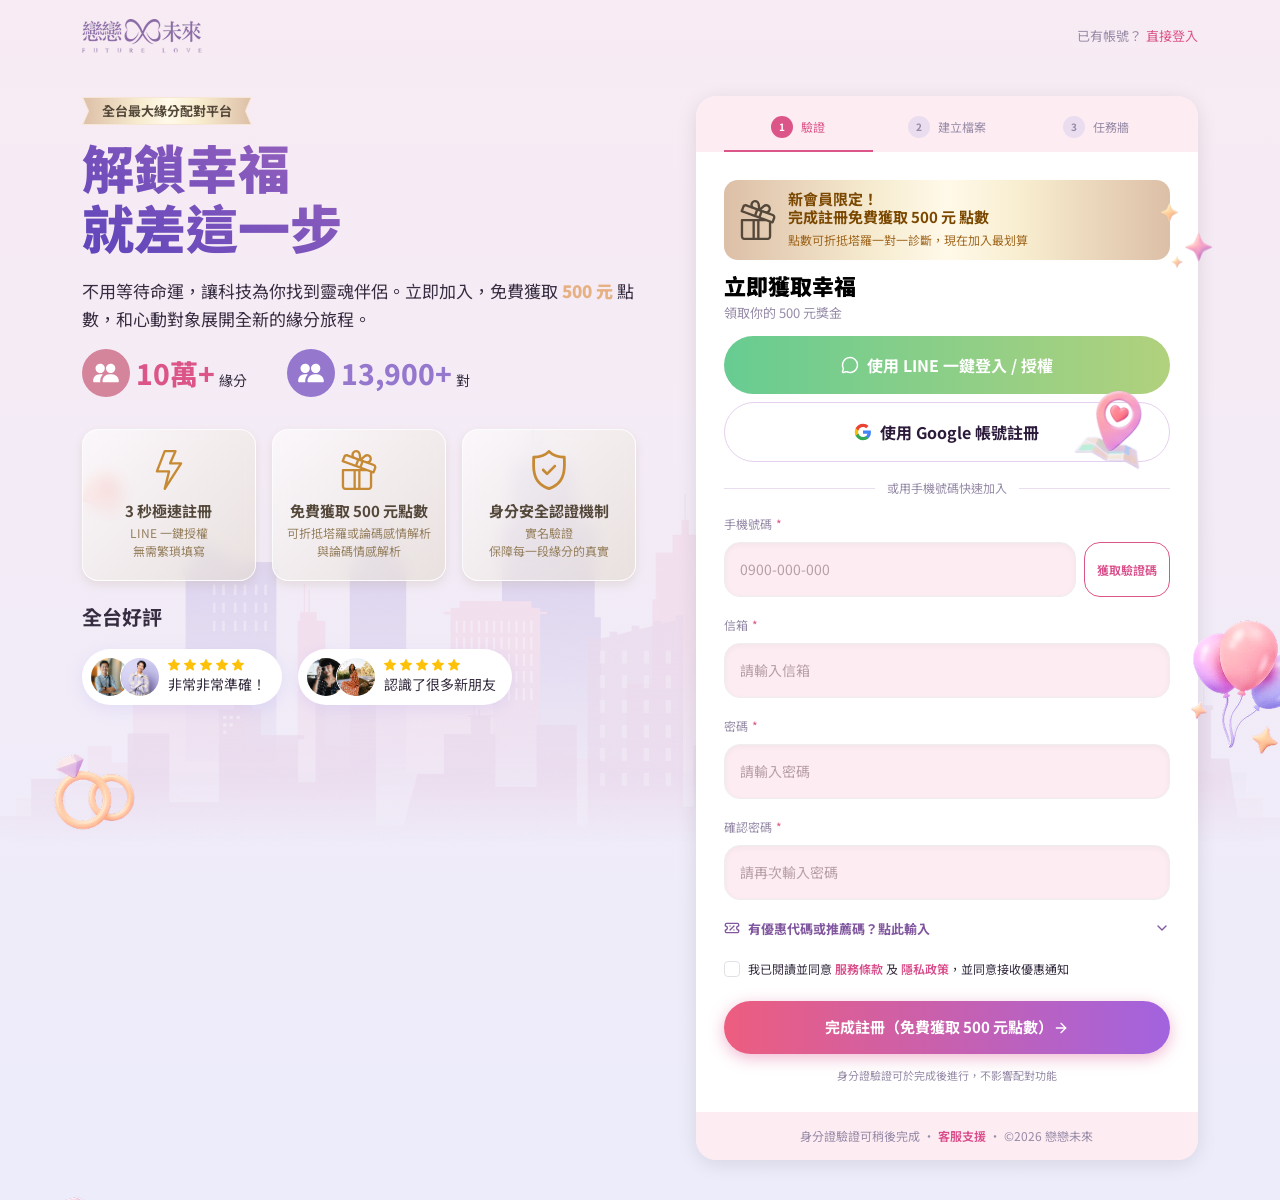
==== commit b5072c44: "能改的已都改" ====
--- a/index.html
+++ b/index.html
@@ -98,7 +98,7 @@
                     />
                     <h2 class="hero-benefit-title">免費獲取 500 元點數</h2>
                     <p class="hero-benefit-desc">
-                      可折抵線上塔羅占卜<br />與生命靈數解析
+                      可折抵塔羅或論碼感情解析<br />與論碼情感解析
                     </p>
                   </div>
                 </div>
--- a/css/main.css
+++ b/css/main.css
@@ -149,6 +149,11 @@
   .side-menu a img {
     width: 28px;
   }
+}
+
+.font-remark {
+  font-size: 13px;
+  color: #968AA7;
 }
 
 .register-layout {
@@ -743,6 +748,21 @@
 .btn-cta--outline:hover {
   background: #FEF8FB;
   color: #C23D78;
+}
+
+.btn-cta--line {
+  color: #FFFFFF;
+  background: -webkit-gradient(linear, left top, right top, from(#67CC92), to(#B1D17D));
+  background: linear-gradient(to right, #67CC92 0%, #B1D17D 100%);
+}
+
+.btn-cta--line:hover {
+  background-color: #05A847;
+  color: #FFFFFF;
+  -webkit-transform: translateY(-1px);
+          transform: translateY(-1px);
+  -webkit-box-shadow: 0 4px 12px rgba(6, 199, 85, 0.35);
+          box-shadow: 0 4px 12px rgba(6, 199, 85, 0.35);
 }
 
 .btn-verify {
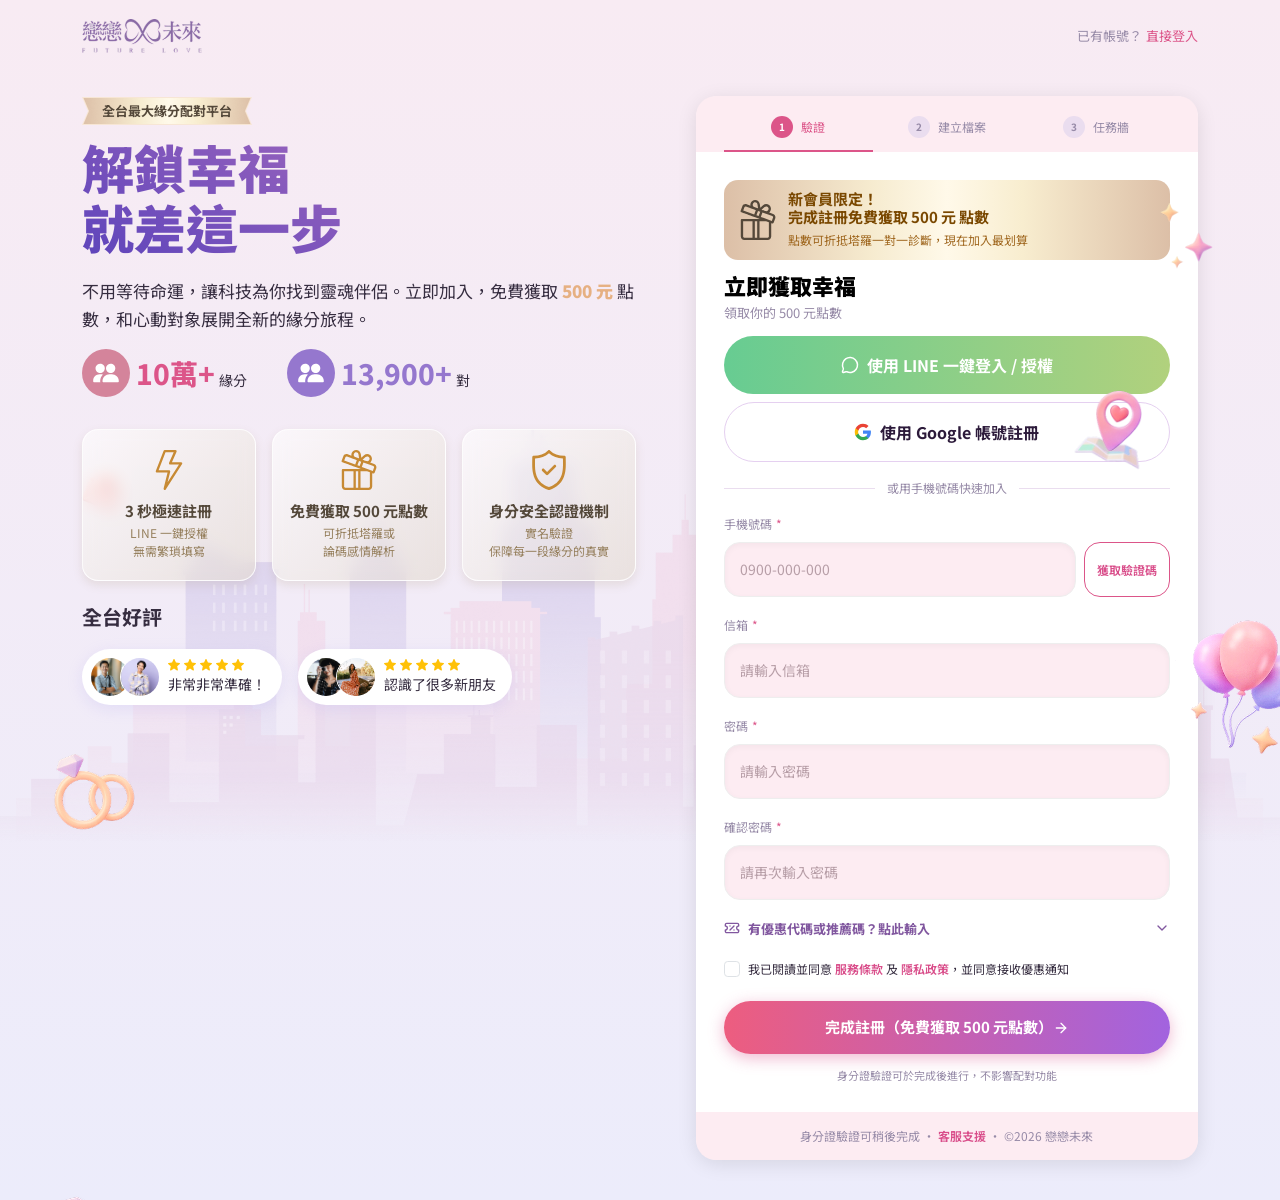
==== commit 52d28beb: "小改" ====
--- a/index.html
+++ b/index.html
@@ -98,7 +98,7 @@
                     />
                     <h2 class="hero-benefit-title">免費獲取 500 元點數</h2>
                     <p class="hero-benefit-desc">
-                      可折抵塔羅或論碼感情解析<br />與論碼情感解析
+                      可折抵塔羅或<br>論碼感情解析
                     </p>
                   </div>
                 </div>
@@ -205,7 +205,7 @@
               <!-- Card header -->
               <div class="register-card-header">
                 <h2 class="register-card-title">立即獲取幸福</h2>
-                <p class="register-card-subtitle">領取你的 500 元獎金</p>
+                <p class="register-card-subtitle">領取你的 500 元點數</p>
               </div>
 
               <!-- LINE login -->
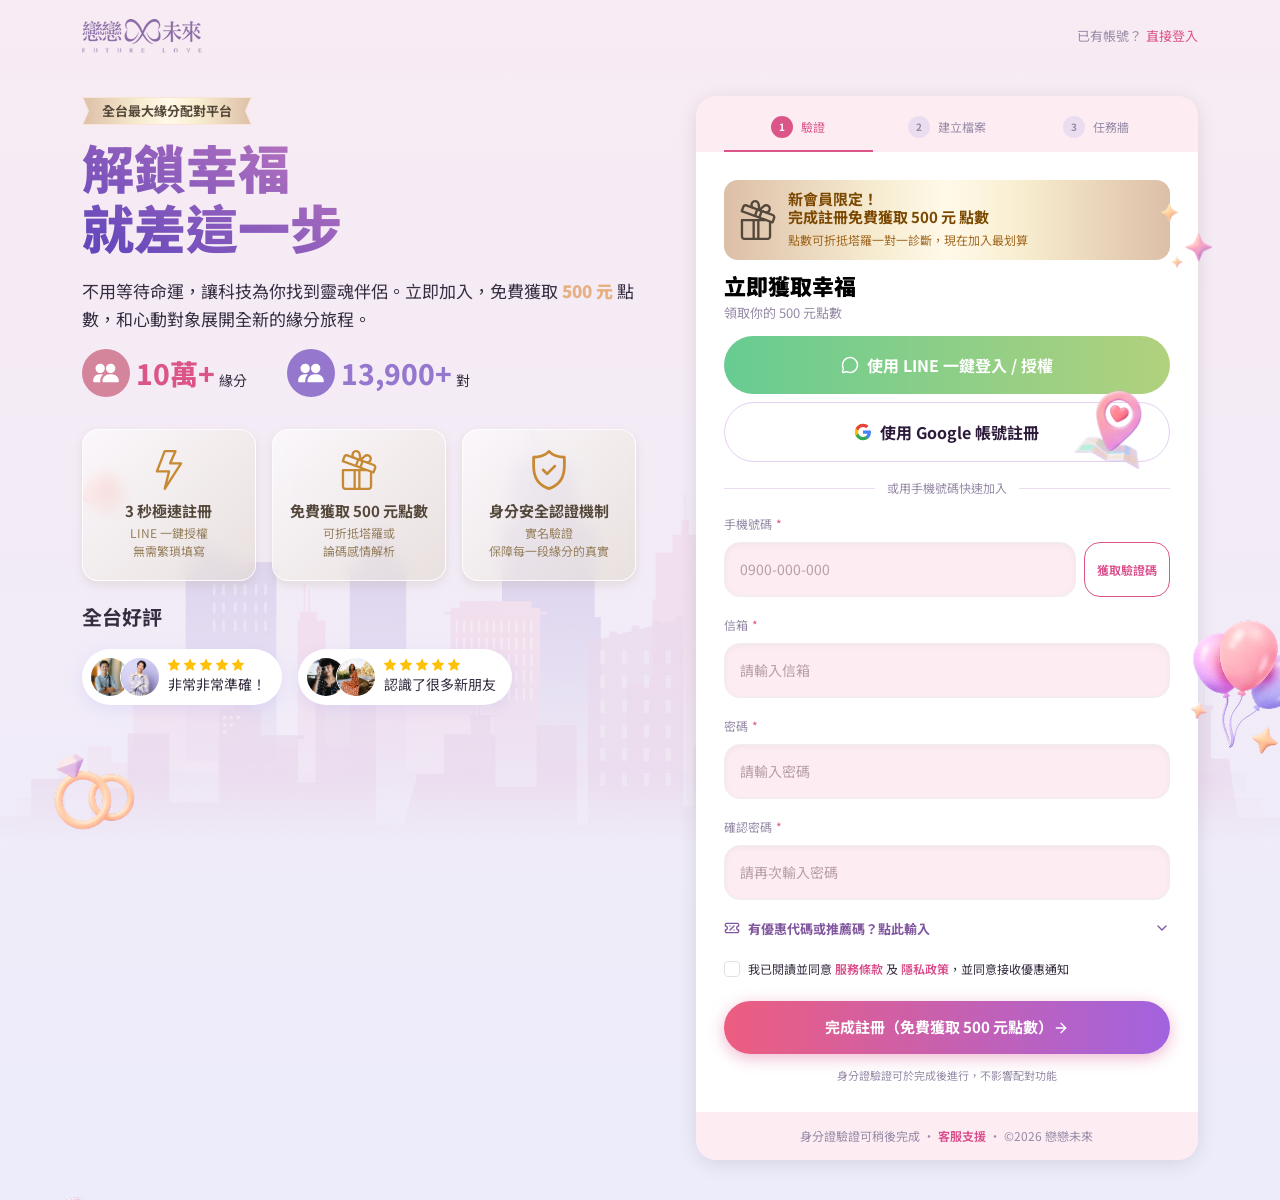
==== commit 5884e4bf: "微調" ====
--- a/index.html
+++ b/index.html
@@ -39,7 +39,10 @@
             <span class="hero-badge">全台最大緣分配對平台</span>
 
             <!-- Main heading -->
-            <h1 class="hero-title">解鎖幸福<br />就差這一步</h1>
+             <div class="d-flex align-items-center justify-content-between mb-md-0 mb-4">
+              <h1 class="hero-title">解鎖幸福<br />就差這一步</h1>
+              <a class="btn-cta--primary btn-rounded d-md-none" href="#register-panel">開始<br>註冊</a>
+             </div>
 
             <!-- Description -->
             <p class="hero-desc">
@@ -168,7 +171,7 @@
         </aside>
 
         <!-- Right: Registration Card -->
-        <section class="register-panel">
+        <section class="register-panel" id="register-panel">
           <div class="register-card">
             <div class="register-step">
               <div class="row">
--- a/css/main.css
+++ b/css/main.css
@@ -578,6 +578,9 @@
 }
 
 @media screen and (max-width: 767px) {
+  .hero-title {
+    margin: 0;
+  }
   .hero-stats {
     gap: 16px;
   }
@@ -737,6 +740,19 @@
   cursor: not-allowed;
   -webkit-transform: none;
           transform: none;
+}
+
+.btn-cta--gold {
+  background: -webkit-gradient(linear, left top, right top, from(#DCBFA7), color-stop(33%, #F6EBCF), color-stop(50%, #FFF9E9), color-stop(67%, #F8EDCF), to(#DCBFA7));
+  background: linear-gradient(to right, #DCBFA7 0%, #F6EBCF 33%, #FFF9E9 50%, #F8EDCF 67%, #DCBFA7 100%);
+  color: #FFFFFF;
+  -webkit-box-shadow: 0 4px 16px rgba(217, 77, 138, 0.4);
+          box-shadow: 0 4px 16px rgba(217, 77, 138, 0.4);
+  color: #7A4800;
+}
+
+.btn-cta--gold > img {
+  width: 16px;
 }
 
 .btn-cta--outline {
@@ -876,6 +892,25 @@
   font-size: 14px;
   font-weight: 700;
   color: #000;
+}
+
+.btn-rounded {
+  width: 56px;
+  height: 56px;
+  display: -webkit-box;
+  display: -ms-flexbox;
+  display: flex;
+  -webkit-box-align: center;
+      -ms-flex-align: center;
+          align-items: center;
+  -webkit-box-pack: center;
+      -ms-flex-pack: center;
+          justify-content: center;
+  font-weight: 700;
+  -webkit-box-shadow: 0 4px 16px rgba(217, 77, 138, 0.4);
+          box-shadow: 0 4px 16px rgba(217, 77, 138, 0.4);
+  line-height: 1.2;
+  border-radius: 50%;
 }
 
 .form-group {
